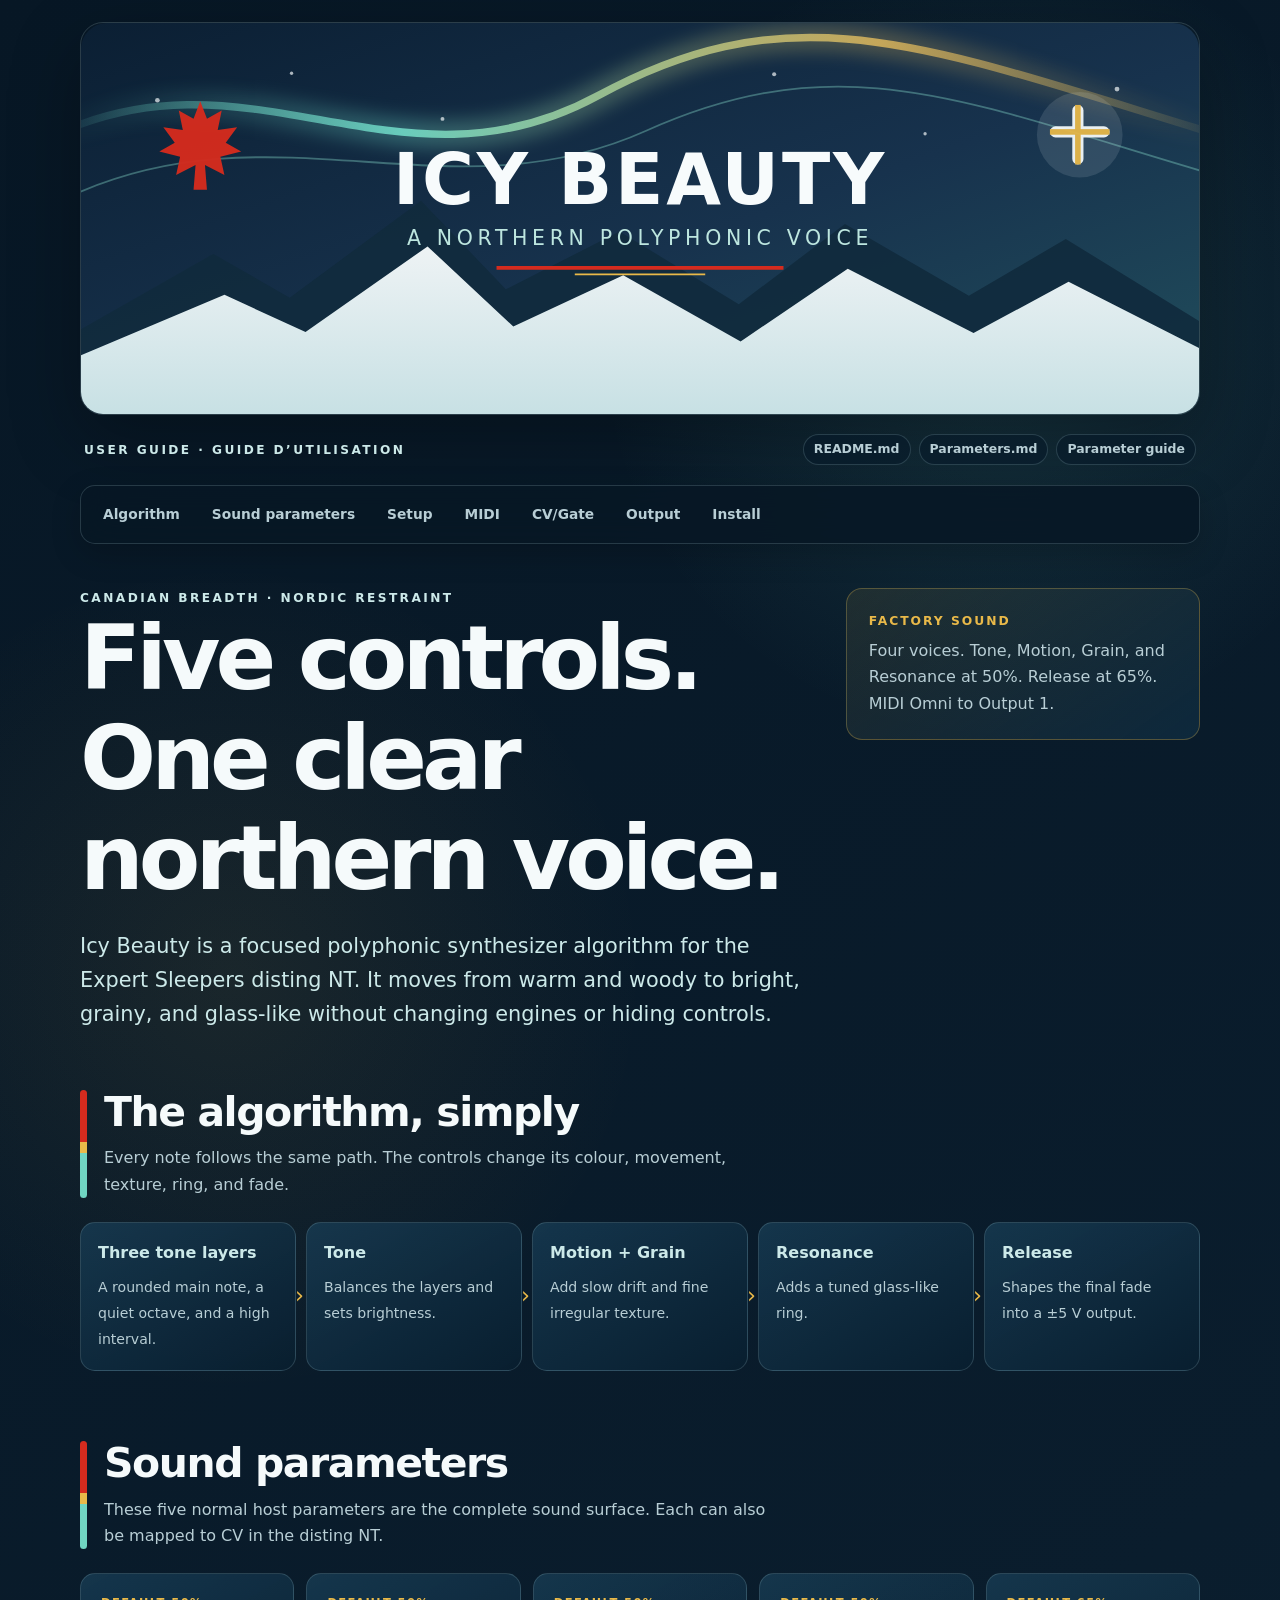
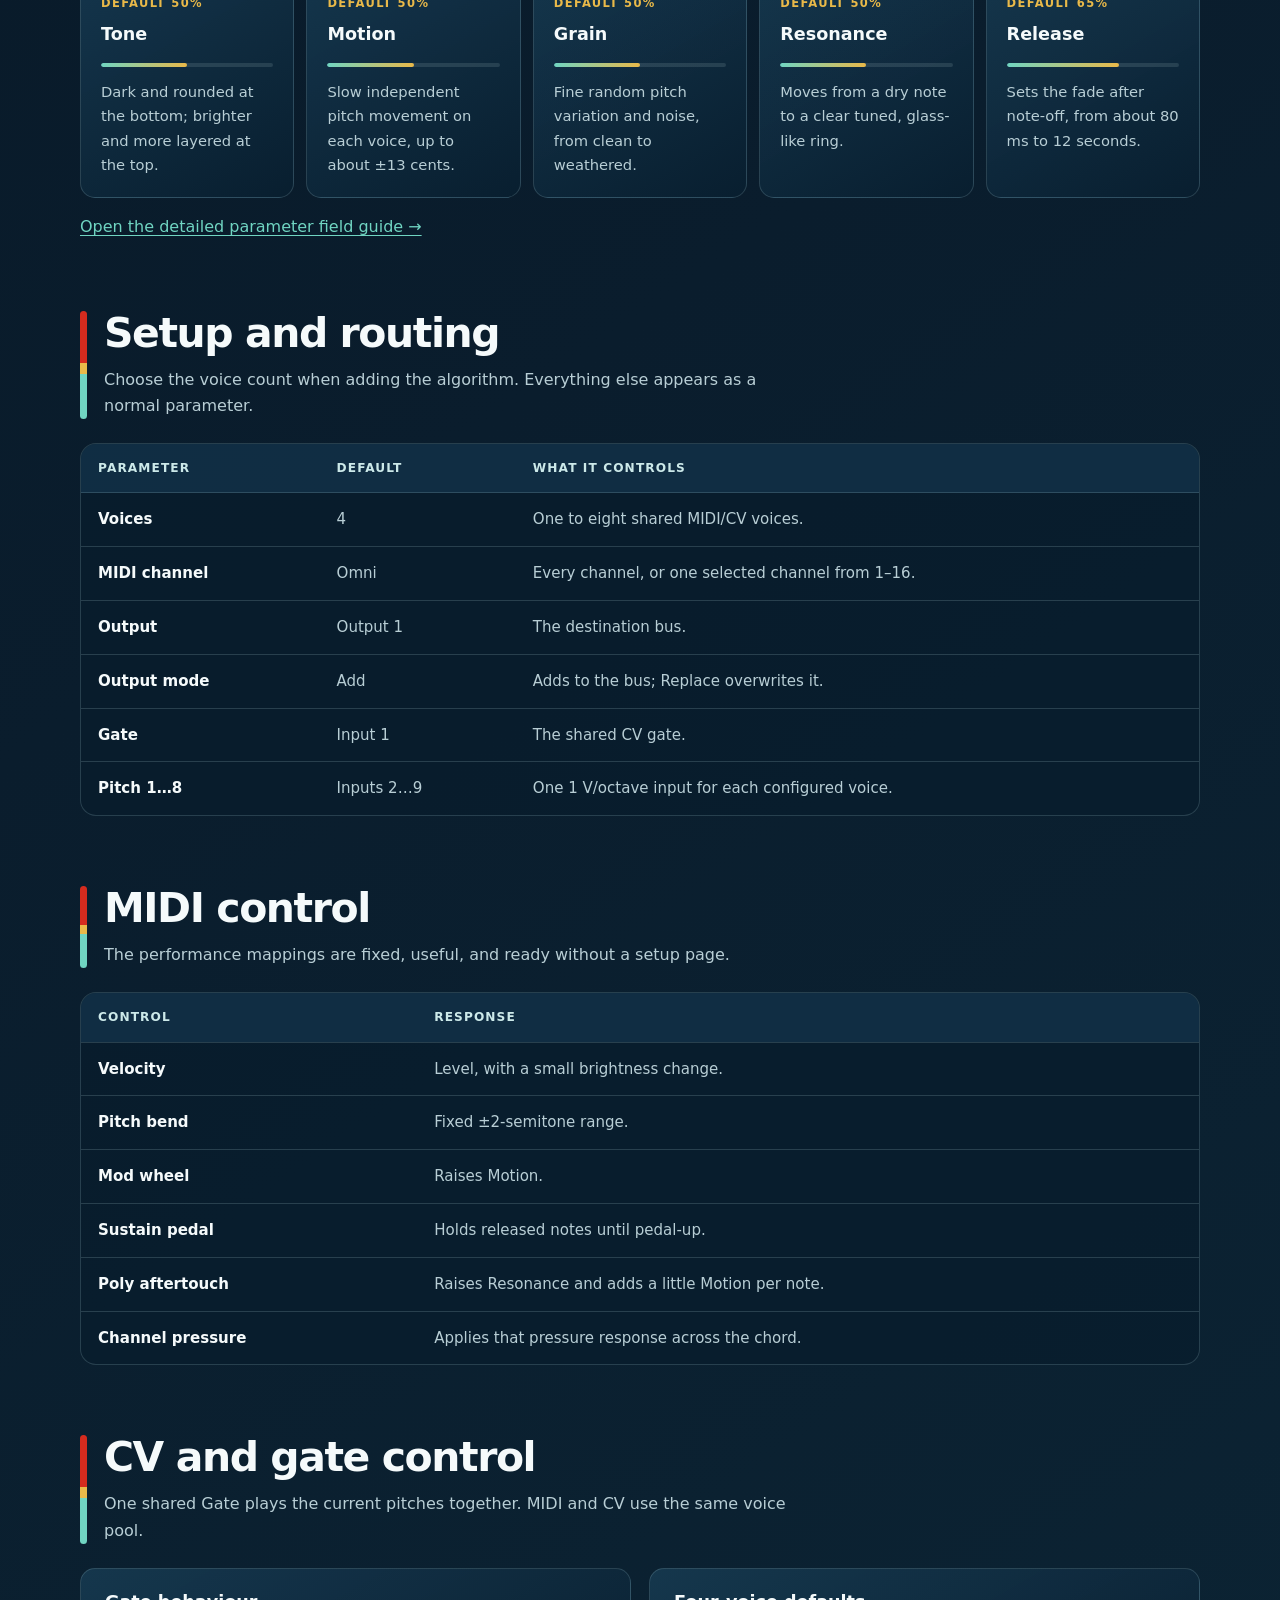
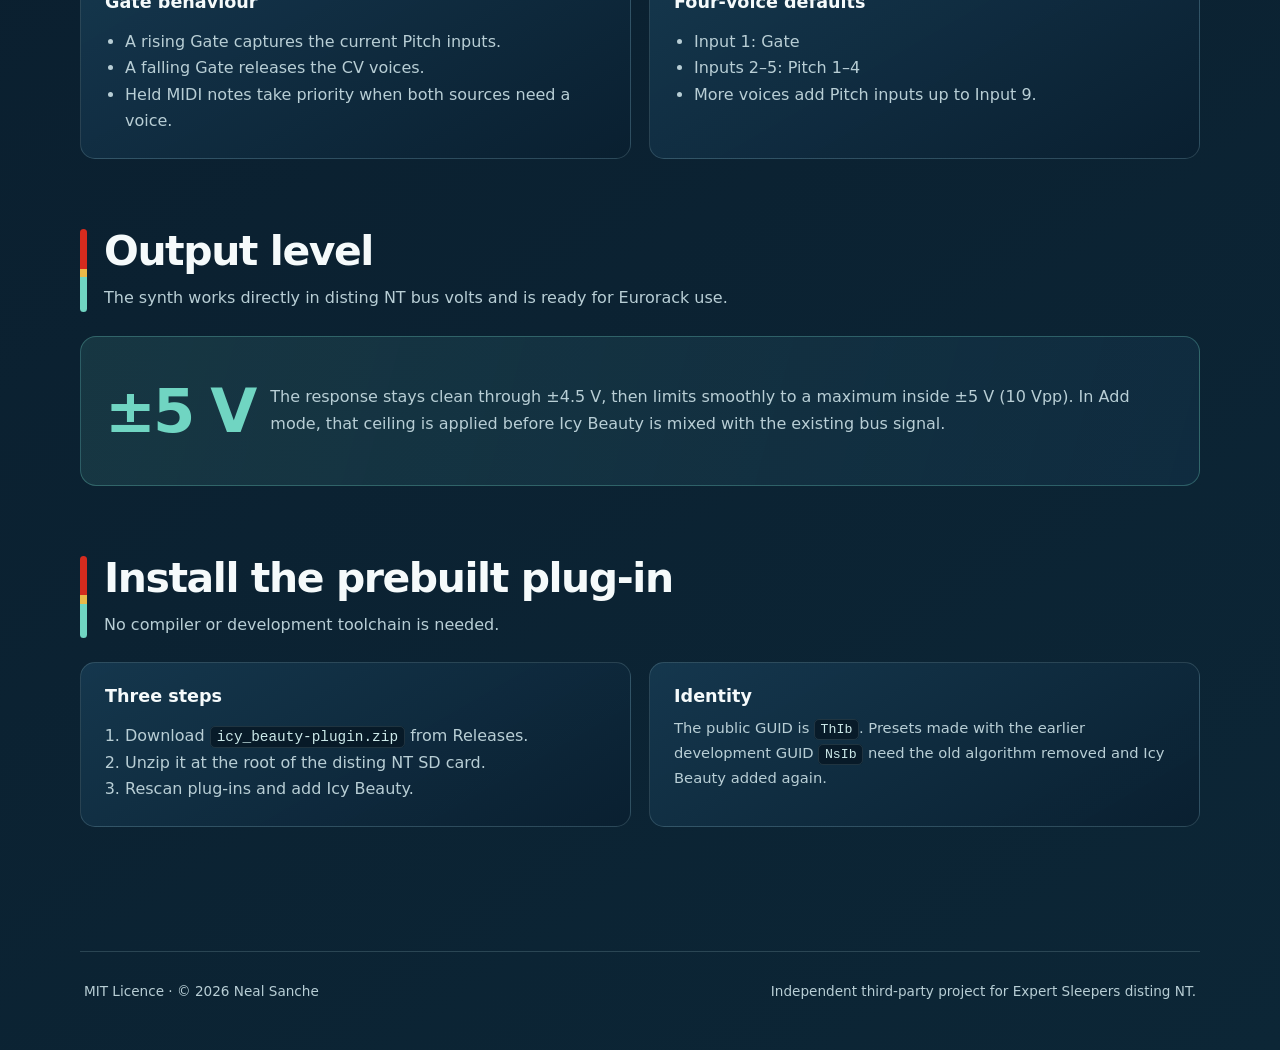
==== docs/index.html @ c05002e7 "prepare Icy Beauty v0.5.0 release" ====
<!doctype html>
<html lang="en">
  <head>
    <meta charset="utf-8">
    <meta name="viewport" content="width=device-width, initial-scale=1">
    <meta name="theme-color" content="#071725">
    <meta
      name="description"
      content="Icy Beauty user guide: a northern polyphonic synthesizer algorithm for Expert Sleepers disting NT."
    >
    <title>Icy Beauty — User Guide</title>
    <link rel="stylesheet" href="manual.css">
  </head>
  <body>
    <header class="site-header">
      <img
        class="hero-art"
        src="icy-beauty-header.svg"
        alt="Icy Beauty, a northern polyphonic voice"
      >
      <div class="topline">
        <p class="eyebrow">User guide · Guide d’utilisation</p>
        <div class="format-links" aria-label="Documentation formats">
          <a class="pill" href="../README.md">README.md</a>
          <a class="pill" href="PARAMETERS.md">Parameters.md</a>
          <a class="pill" href="parameters.html">Parameter guide</a>
        </div>
      </div>
      <nav class="main-nav" aria-label="Manual sections">
        <a href="#algorithm">Algorithm</a>
        <a href="#sound">Sound parameters</a>
        <a href="#setup">Setup</a>
        <a href="#midi">MIDI</a>
        <a href="#cv">CV/Gate</a>
        <a href="#output">Output</a>
        <a href="#install">Install</a>
      </nav>
    </header>

    <main>
      <section class="intro" aria-labelledby="page-title">
        <div>
          <p class="eyebrow">Canadian breadth · Nordic restraint</p>
          <h1 id="page-title">Five controls. One clear northern voice.</h1>
          <p class="lede">
            Icy Beauty is a focused polyphonic synthesizer algorithm for the
            Expert Sleepers disting NT. It moves from warm and woody to bright,
            grainy, and glass-like without changing engines or hiding controls.
          </p>
        </div>
        <aside class="note">
          <strong>Factory sound</strong>
          <p>
            Four voices. Tone, Motion, Grain, and Resonance at 50%. Release at
            65%. MIDI Omni to Output 1.
          </p>
        </aside>
      </section>

      <section class="section" id="algorithm">
        <div class="section-heading">
          <div>
            <h2>The algorithm, simply</h2>
            <p>
              Every note follows the same path. The controls change its colour,
              movement, texture, ring, and fade.
            </p>
          </div>
        </div>
        <div class="signal-flow" aria-label="Icy Beauty signal flow">
          <div class="signal-step">
            <b>Three tone layers</b>
            <span>A rounded main note, a quiet octave, and a high interval.</span>
          </div>
          <div class="signal-step">
            <b>Tone</b>
            <span>Balances the layers and sets brightness.</span>
          </div>
          <div class="signal-step">
            <b>Motion + Grain</b>
            <span>Add slow drift and fine irregular texture.</span>
          </div>
          <div class="signal-step">
            <b>Resonance</b>
            <span>Adds a tuned glass-like ring.</span>
          </div>
          <div class="signal-step">
            <b>Release</b>
            <span>Shapes the final fade into a ±5 V output.</span>
          </div>
        </div>
      </section>

      <section class="section" id="sound">
        <div class="section-heading">
          <div>
            <h2>Sound parameters</h2>
            <p>
              These five normal host parameters are the complete sound surface.
              Each can also be mapped to CV in the disting NT.
            </p>
          </div>
        </div>
        <div class="card-grid">
          <article class="card">
            <span class="value">Default 50%</span>
            <h3>Tone</h3>
            <div class="range" style="--fill: 50%"></div>
            <p>Dark and rounded at the bottom; brighter and more layered at the top.</p>
          </article>
          <article class="card">
            <span class="value">Default 50%</span>
            <h3>Motion</h3>
            <div class="range" style="--fill: 50%"></div>
            <p>Slow independent pitch movement on each voice, up to about ±13 cents.</p>
          </article>
          <article class="card">
            <span class="value">Default 50%</span>
            <h3>Grain</h3>
            <div class="range" style="--fill: 50%"></div>
            <p>Fine random pitch variation and noise, from clean to weathered.</p>
          </article>
          <article class="card">
            <span class="value">Default 50%</span>
            <h3>Resonance</h3>
            <div class="range" style="--fill: 50%"></div>
            <p>Moves from a dry note to a clear tuned, glass-like ring.</p>
          </article>
          <article class="card">
            <span class="value">Default 65%</span>
            <h3>Release</h3>
            <div class="range" style="--fill: 65%"></div>
            <p>Sets the fade after note-off, from about 80 ms to 12 seconds.</p>
          </article>
        </div>
        <p>
          <a href="parameters.html">Open the detailed parameter field guide →</a>
        </p>
      </section>

      <section class="section" id="setup">
        <div class="section-heading">
          <div>
            <h2>Setup and routing</h2>
            <p>
              Choose the voice count when adding the algorithm. Everything else
              appears as a normal parameter.
            </p>
          </div>
        </div>
        <div class="table-wrap">
          <table>
            <thead>
              <tr>
                <th>Parameter</th>
                <th>Default</th>
                <th>What it controls</th>
              </tr>
            </thead>
            <tbody>
              <tr>
                <td>Voices</td>
                <td>4</td>
                <td>One to eight shared MIDI/CV voices.</td>
              </tr>
              <tr>
                <td>MIDI channel</td>
                <td>Omni</td>
                <td>Every channel, or one selected channel from 1–16.</td>
              </tr>
              <tr>
                <td>Output</td>
                <td>Output 1</td>
                <td>The destination bus.</td>
              </tr>
              <tr>
                <td>Output mode</td>
                <td>Add</td>
                <td>Adds to the bus; Replace overwrites it.</td>
              </tr>
              <tr>
                <td>Gate</td>
                <td>Input 1</td>
                <td>The shared CV gate.</td>
              </tr>
              <tr>
                <td>Pitch 1…8</td>
                <td>Inputs 2…9</td>
                <td>One 1 V/octave input for each configured voice.</td>
              </tr>
            </tbody>
          </table>
        </div>
      </section>

      <section class="section" id="midi">
        <div class="section-heading">
          <div>
            <h2>MIDI control</h2>
            <p>
              The performance mappings are fixed, useful, and ready without a
              setup page.
            </p>
          </div>
        </div>
        <div class="table-wrap">
          <table>
            <thead>
              <tr>
                <th>Control</th>
                <th>Response</th>
              </tr>
            </thead>
            <tbody>
              <tr><td>Velocity</td><td>Level, with a small brightness change.</td></tr>
              <tr><td>Pitch bend</td><td>Fixed ±2-semitone range.</td></tr>
              <tr><td>Mod wheel</td><td>Raises Motion.</td></tr>
              <tr><td>Sustain pedal</td><td>Holds released notes until pedal-up.</td></tr>
              <tr><td>Poly aftertouch</td><td>Raises Resonance and adds a little Motion per note.</td></tr>
              <tr><td>Channel pressure</td><td>Applies that pressure response across the chord.</td></tr>
            </tbody>
          </table>
        </div>
      </section>

      <section class="section" id="cv">
        <div class="section-heading">
          <div>
            <h2>CV and gate control</h2>
            <p>
              One shared Gate plays the current pitches together. MIDI and CV
              use the same voice pool.
            </p>
          </div>
        </div>
        <div class="two-column">
          <article class="card">
            <h3>Gate behaviour</h3>
            <ul>
              <li>A rising Gate captures the current Pitch inputs.</li>
              <li>A falling Gate releases the CV voices.</li>
              <li>Held MIDI notes take priority when both sources need a voice.</li>
            </ul>
          </article>
          <article class="card">
            <h3>Four-voice defaults</h3>
            <ul>
              <li>Input 1: Gate</li>
              <li>Inputs 2–5: Pitch 1–4</li>
              <li>More voices add Pitch inputs up to Input 9.</li>
            </ul>
          </article>
        </div>
      </section>

      <section class="section" id="output">
        <div class="section-heading">
          <div>
            <h2>Output level</h2>
            <p>
              The synth works directly in disting NT bus volts and is ready for
              Eurorack use.
            </p>
          </div>
        </div>
        <div class="callout">
          <div class="volts">±5 V</div>
          <p>
            The response stays clean through ±4.5 V, then limits smoothly to a
            maximum inside ±5 V (10 Vpp). In Add mode, that ceiling is applied
            before Icy Beauty is mixed with the existing bus signal.
          </p>
        </div>
      </section>

      <section class="section" id="install">
        <div class="section-heading">
          <div>
            <h2>Install the prebuilt plug-in</h2>
            <p>No compiler or development toolchain is needed.</p>
          </div>
        </div>
        <div class="two-column">
          <article class="card">
            <h3>Three steps</h3>
            <ol>
              <li>Download <code>icy_beauty-plugin.zip</code> from Releases.</li>
              <li>Unzip it at the root of the disting NT SD card.</li>
              <li>Rescan plug-ins and add Icy Beauty.</li>
            </ol>
          </article>
          <article class="card">
            <h3>Identity</h3>
            <p>
              The public GUID is <code>ThIb</code>. Presets made with the
              earlier development GUID <code>NsIb</code> need the old algorithm
              removed and Icy Beauty added again.
            </p>
          </article>
        </div>
      </section>
    </main>

    <footer class="site-footer">
      <p>MIT Licence · © 2026 Neal Sanche</p>
      <p>Independent third-party project for Expert Sleepers disting NT.</p>
    </footer>
  </body>
</html>
---- docs/manual.css ----
:root {
  color-scheme: dark;
  --ink: #f5fafb;
  --muted: #b8ced5;
  --night: #071725;
  --navy: #0c2237;
  --blue: #173b56;
  --ice: #cce9e9;
  --aurora: #70d5c2;
  --gold: #e9b949;
  --canada: #d52b1e;
  --line: rgba(184, 222, 224, 0.18);
  --panel: rgba(15, 45, 66, 0.76);
  --shadow: 0 24px 70px rgba(0, 0, 0, 0.28);
  font-family:
    Inter, ui-sans-serif, system-ui, -apple-system, BlinkMacSystemFont, "Segoe UI",
    sans-serif;
}

* {
  box-sizing: border-box;
}

html {
  scroll-behavior: smooth;
}

body {
  min-width: 280px;
  margin: 0;
  color: var(--ink);
  background:
    radial-gradient(circle at 78% 8%, rgba(112, 213, 194, 0.13), transparent 25rem),
    radial-gradient(circle at 18% 23%, rgba(233, 185, 73, 0.08), transparent 26rem),
    linear-gradient(145deg, var(--night), #0a1d2d 46%, #0c2636);
  line-height: 1.65;
}

a {
  color: var(--aurora);
  text-underline-offset: 0.2em;
}

a:hover {
  color: var(--ice);
}

.site-header,
main,
.site-footer {
  width: min(1120px, calc(100% - 32px));
  margin-inline: auto;
}

.site-header {
  padding-top: 22px;
}

.hero-art {
  display: block;
  width: 100%;
  height: auto;
  border: 1px solid rgba(204, 233, 233, 0.18);
  border-radius: 23px;
  box-shadow: var(--shadow);
}

.topline {
  display: flex;
  align-items: center;
  justify-content: space-between;
  gap: 20px;
  padding: 19px 4px 8px;
}

.eyebrow {
  margin: 0;
  color: var(--ice);
  font-size: 0.76rem;
  font-weight: 750;
  letter-spacing: 0.2em;
  text-transform: uppercase;
}

.format-links {
  display: flex;
  flex-wrap: wrap;
  gap: 8px;
}

.pill {
  display: inline-flex;
  align-items: center;
  min-height: 30px;
  padding: 4px 10px;
  border: 1px solid var(--line);
  border-radius: 999px;
  color: var(--muted);
  background: rgba(8, 27, 42, 0.62);
  font-size: 0.78rem;
  font-weight: 650;
  text-decoration: none;
}

.pill:hover {
  border-color: rgba(112, 213, 194, 0.55);
}

.main-nav {
  position: sticky;
  z-index: 10;
  top: 0;
  display: flex;
  flex-wrap: wrap;
  gap: 8px;
  margin: 12px 0 44px;
  padding: 10px;
  border: 1px solid var(--line);
  border-radius: 15px;
  background: rgba(7, 23, 37, 0.88);
  box-shadow: 0 10px 30px rgba(0, 0, 0, 0.18);
  backdrop-filter: blur(16px);
}

.main-nav a {
  padding: 7px 12px;
  border-radius: 9px;
  color: var(--muted);
  font-size: 0.86rem;
  font-weight: 700;
  text-decoration: none;
}

.main-nav a:hover,
.main-nav a[aria-current="page"] {
  color: var(--ink);
  background: rgba(112, 213, 194, 0.12);
}

main {
  padding-bottom: 54px;
}

.intro {
  display: grid;
  grid-template-columns: minmax(0, 1.35fr) minmax(250px, 0.65fr);
  gap: 30px;
  align-items: start;
  margin-bottom: 58px;
}

h1,
h2,
h3 {
  margin-top: 0;
  line-height: 1.12;
}

h1 {
  max-width: 13ch;
  margin-bottom: 20px;
  font-size: clamp(2.55rem, 7vw, 5.7rem);
  font-weight: 760;
  letter-spacing: -0.055em;
}

h2 {
  margin-bottom: 18px;
  font-size: clamp(1.75rem, 3.2vw, 2.7rem);
  letter-spacing: -0.035em;
}

h3 {
  margin-bottom: 9px;
  font-size: 1.1rem;
}

.lede {
  max-width: 66ch;
  margin: 0;
  color: var(--ice);
  font-size: clamp(1.06rem, 2vw, 1.3rem);
}

.note {
  padding: 22px;
  border: 1px solid rgba(233, 185, 73, 0.3);
  border-radius: 16px;
  background: linear-gradient(145deg, rgba(233, 185, 73, 0.09), rgba(15, 45, 66, 0.76));
}

.note strong {
  display: block;
  margin-bottom: 7px;
  color: var(--gold);
  font-size: 0.77rem;
  letter-spacing: 0.16em;
  text-transform: uppercase;
}

.note p {
  margin: 0;
  color: var(--muted);
}

.section {
  margin: 0 0 70px;
  scroll-margin-top: 86px;
}

.section-heading {
  display: grid;
  grid-template-columns: 7px minmax(0, 1fr);
  gap: 17px;
  align-items: stretch;
  margin-bottom: 24px;
}

.section-heading::before {
  display: block;
  border-radius: 8px;
  background: linear-gradient(var(--canada) 0 48%, var(--gold) 48% 58%, var(--aurora) 58%);
  content: "";
}

.section-heading h2,
.section-heading p {
  margin-left: 0;
}

.section-heading p {
  max-width: 67ch;
  margin-top: -8px;
  margin-bottom: 0;
  color: var(--muted);
}

.signal-flow {
  display: grid;
  grid-template-columns: repeat(5, minmax(0, 1fr));
  gap: 10px;
  margin-top: 24px;
}

.signal-step,
.card,
.recipe {
  border: 1px solid var(--line);
  border-radius: 15px;
  background: linear-gradient(150deg, rgba(24, 61, 85, 0.78), rgba(9, 31, 48, 0.82));
}

.signal-step {
  position: relative;
  min-height: 118px;
  padding: 17px;
}

.signal-step:not(:last-child)::after {
  position: absolute;
  top: 50%;
  right: -9px;
  z-index: 2;
  color: var(--gold);
  content: "›";
  font-size: 1.4rem;
  transform: translateY(-55%);
}

.signal-step b {
  display: block;
  margin-bottom: 7px;
  color: var(--ice);
}

.signal-step span {
  color: var(--muted);
  font-size: 0.88rem;
}

.card-grid {
  display: grid;
  grid-template-columns: repeat(5, minmax(0, 1fr));
  gap: 12px;
}

.card {
  padding: 20px;
}

.card .value {
  display: block;
  margin-bottom: 12px;
  color: var(--gold);
  font-size: 0.72rem;
  font-weight: 750;
  letter-spacing: 0.12em;
  text-transform: uppercase;
}

.card p {
  margin: 0;
  color: var(--muted);
  font-size: 0.92rem;
}

.range {
  height: 4px;
  margin: 18px 0 13px;
  overflow: hidden;
  border-radius: 4px;
  background: rgba(204, 233, 233, 0.13);
}

.range::after {
  display: block;
  width: var(--fill, 50%);
  height: 100%;
  border-radius: inherit;
  background: linear-gradient(90deg, var(--aurora), var(--gold));
  content: "";
}

.table-wrap {
  overflow-x: auto;
  border: 1px solid var(--line);
  border-radius: 16px;
  background: rgba(8, 29, 45, 0.68);
}

table {
  width: 100%;
  border-collapse: collapse;
  font-size: 0.94rem;
}

th,
td {
  padding: 14px 17px;
  border-bottom: 1px solid var(--line);
  text-align: left;
  vertical-align: top;
}

th {
  color: var(--ice);
  background: rgba(23, 59, 86, 0.55);
  font-size: 0.76rem;
  letter-spacing: 0.09em;
  text-transform: uppercase;
}

tr:last-child td {
  border-bottom: 0;
}

td:first-child {
  color: var(--ink);
  font-weight: 700;
}

td {
  color: var(--muted);
}

.two-column {
  display: grid;
  grid-template-columns: repeat(2, minmax(0, 1fr));
  gap: 18px;
}

.two-column .card {
  padding: 24px;
}

.two-column ul,
.two-column ol {
  margin-bottom: 0;
  padding-left: 1.25rem;
  color: var(--muted);
}

code {
  padding: 0.14em 0.42em;
  border: 1px solid rgba(204, 233, 233, 0.12);
  border-radius: 5px;
  color: var(--ice);
  background: rgba(5, 19, 31, 0.7);
  font-family: ui-monospace, SFMono-Regular, Menlo, Consolas, monospace;
  font-size: 0.9em;
}

.callout {
  display: grid;
  grid-template-columns: auto 1fr;
  gap: 16px;
  align-items: center;
  padding: 24px;
  border: 1px solid rgba(112, 213, 194, 0.3);
  border-radius: 16px;
  background: linear-gradient(105deg, rgba(112, 213, 194, 0.12), rgba(23, 59, 86, 0.34));
}

.volts {
  color: var(--aurora);
  font-size: clamp(2rem, 5vw, 3.8rem);
  font-weight: 800;
  letter-spacing: -0.05em;
  white-space: nowrap;
}

.callout p {
  margin: 0;
  color: var(--muted);
}

.parameter {
  display: grid;
  grid-template-columns: minmax(140px, 0.3fr) minmax(0, 0.7fr);
  gap: 30px;
  padding: 30px 0;
  border-top: 1px solid var(--line);
  scroll-margin-top: 88px;
}

.parameter:first-of-type {
  border-top: 0;
}

.parameter-label p {
  margin: 0;
  color: var(--gold);
  font-size: 0.8rem;
  font-weight: 720;
  letter-spacing: 0.12em;
  text-transform: uppercase;
}

.parameter-copy > :first-child {
  margin-top: 0;
}

.parameter-copy p,
.parameter-copy li {
  color: var(--muted);
}

.recipes {
  display: grid;
  grid-template-columns: repeat(2, minmax(0, 1fr));
  gap: 14px;
}

.recipe {
  padding: 22px;
}

.recipe h3 {
  color: var(--ice);
}

.recipe p {
  margin: 0;
  color: var(--muted);
}

.settings {
  display: flex;
  flex-wrap: wrap;
  gap: 6px;
  margin: 15px 0 10px;
}

.settings span {
  padding: 4px 8px;
  border-radius: 6px;
  color: var(--ice);
  background: rgba(112, 213, 194, 0.09);
  font-size: 0.75rem;
  font-weight: 650;
}

.site-footer {
  display: flex;
  justify-content: space-between;
  gap: 30px;
  padding: 28px 4px 48px;
  border-top: 1px solid var(--line);
  color: var(--muted);
  font-size: 0.85rem;
}

.site-footer p {
  margin: 0;
}

@media (max-width: 860px) {
  .intro,
  .parameter {
    grid-template-columns: 1fr;
  }

  .card-grid {
    grid-template-columns: repeat(2, minmax(0, 1fr));
  }

  .signal-flow {
    grid-template-columns: 1fr;
  }

  .signal-step {
    min-height: auto;
  }

  .signal-step:not(:last-child)::after {
    top: auto;
    right: 20px;
    bottom: -20px;
    transform: rotate(90deg);
  }
}

@media (max-width: 600px) {
  .site-header,
  main,
  .site-footer {
    width: min(100% - 20px, 1120px);
  }

  .topline,
  .site-footer {
    align-items: flex-start;
    flex-direction: column;
  }

  .main-nav {
    top: 5px;
    margin-bottom: 34px;
  }

  .main-nav a {
    padding: 6px 8px;
    font-size: 0.78rem;
  }

  .card-grid,
  .two-column,
  .recipes {
    grid-template-columns: 1fr;
  }

  h1 {
    font-size: 3rem;
  }

  th,
  td {
    padding: 12px;
  }

  .callout {
    grid-template-columns: 1fr;
  }
}

@media (prefers-reduced-motion: reduce) {
  html {
    scroll-behavior: auto;
  }
}
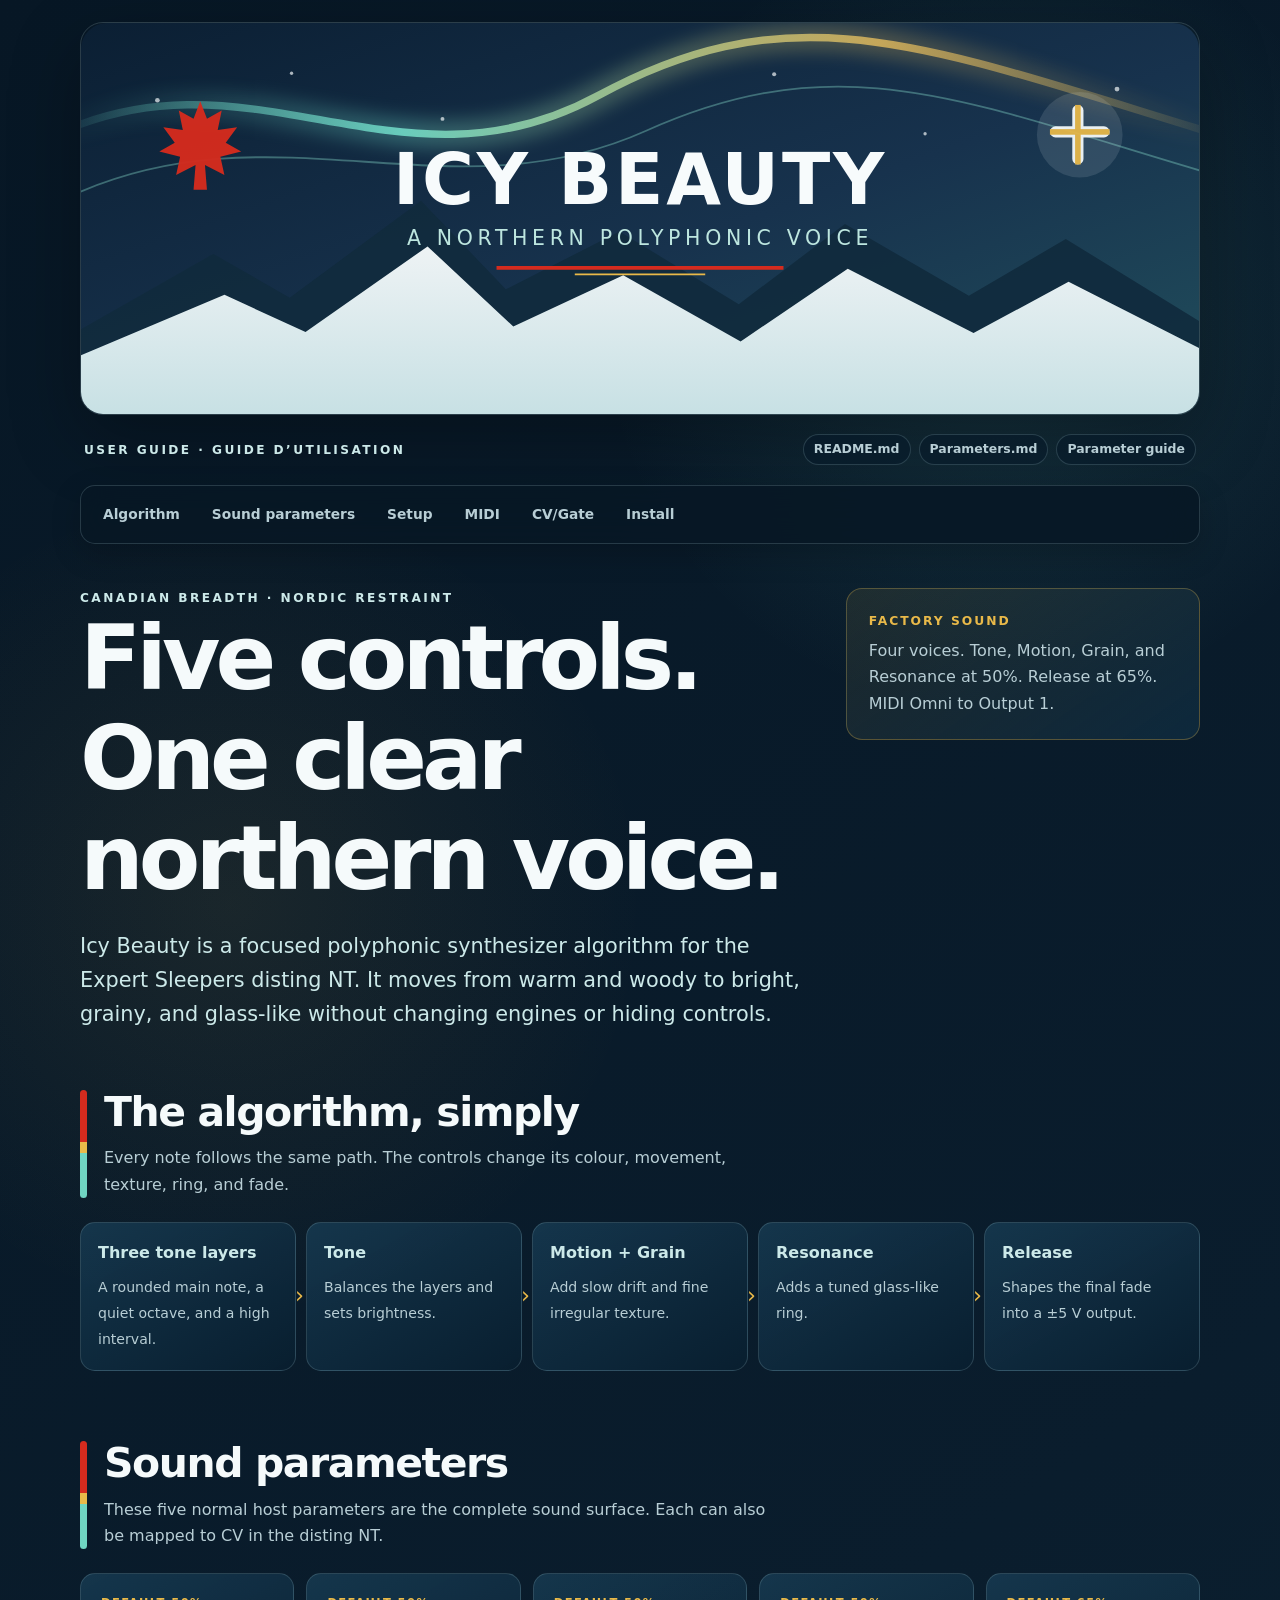
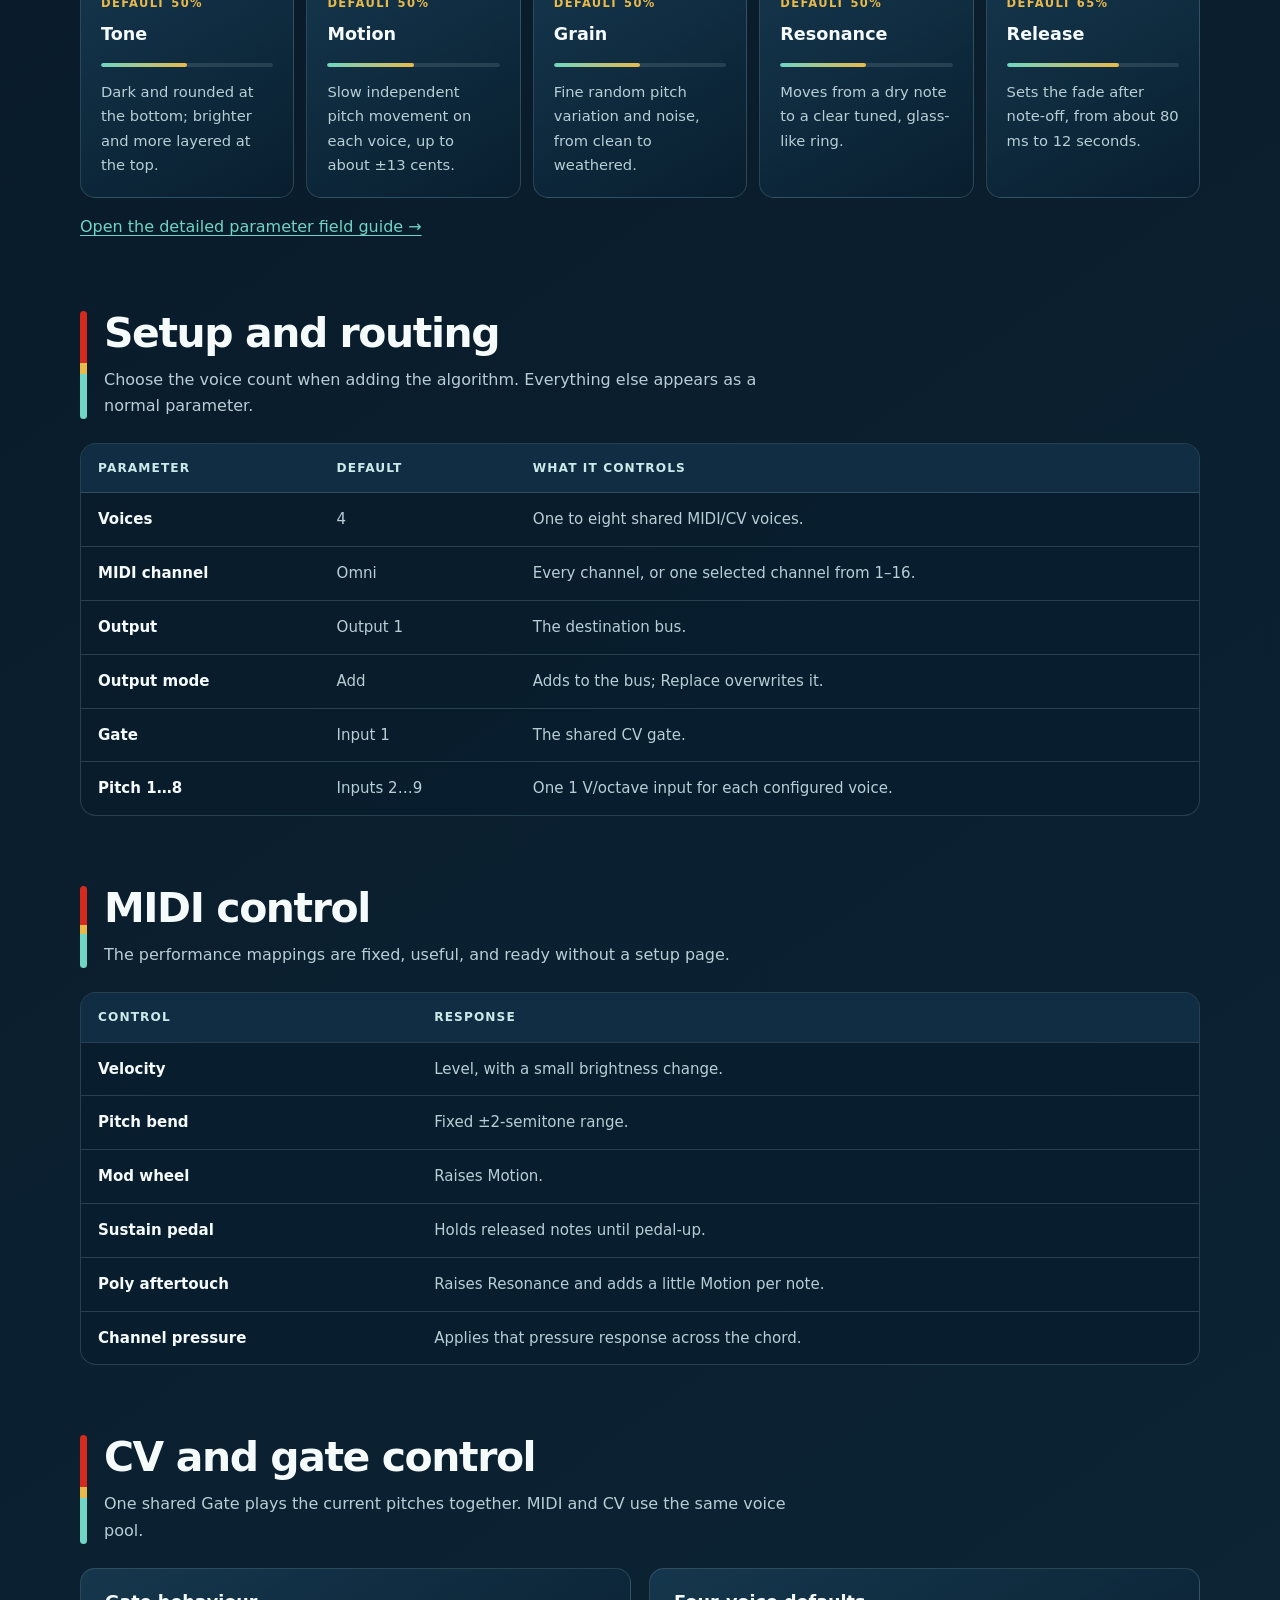
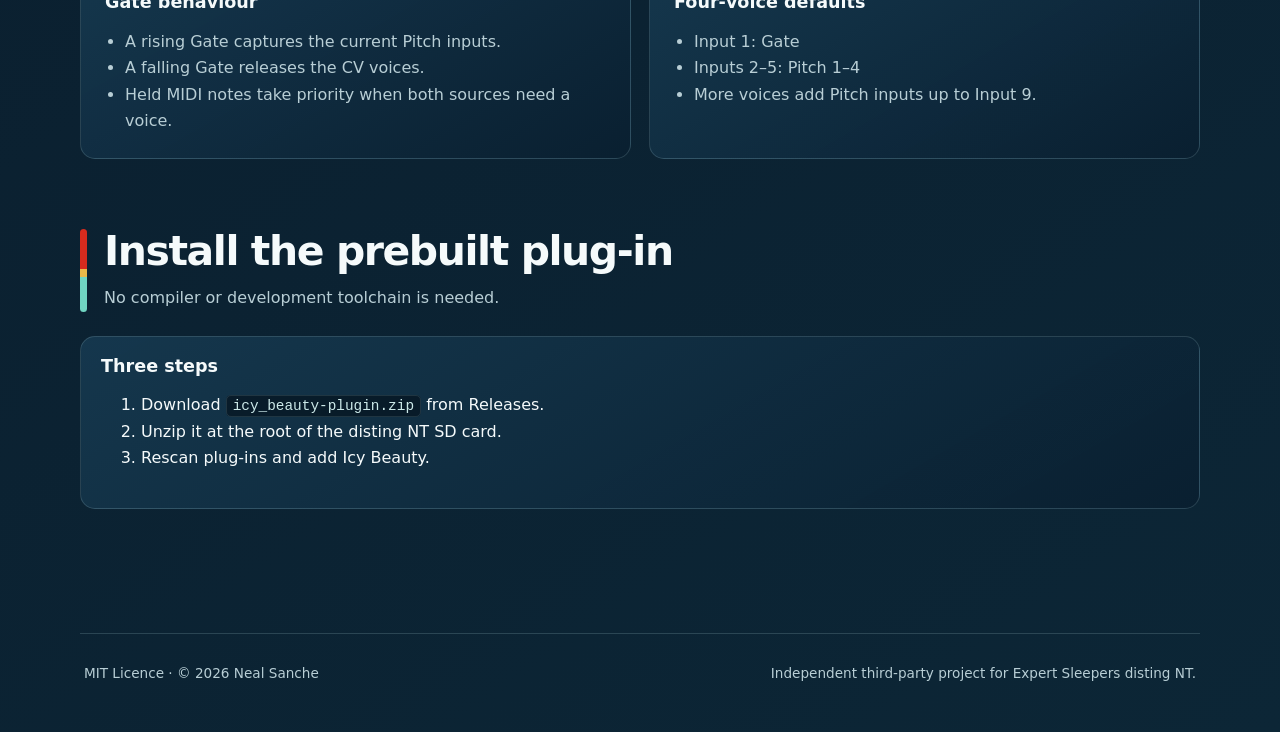
==== commit edfc50fa: "simplify public documentation" ====
--- a/docs/index.html
+++ b/docs/index.html
@@ -32,7 +32,6 @@
         <a href="#setup">Setup</a>
         <a href="#midi">MIDI</a>
         <a href="#cv">CV/Gate</a>
-        <a href="#output">Output</a>
         <a href="#install">Install</a>
       </nav>
     </header>
@@ -253,26 +252,6 @@
         </div>
       </section>
 
-      <section class="section" id="output">
-        <div class="section-heading">
-          <div>
-            <h2>Output level</h2>
-            <p>
-              The synth works directly in disting NT bus volts and is ready for
-              Eurorack use.
-            </p>
-          </div>
-        </div>
-        <div class="callout">
-          <div class="volts">±5 V</div>
-          <p>
-            The response stays clean through ±4.5 V, then limits smoothly to a
-            maximum inside ±5 V (10 Vpp). In Add mode, that ceiling is applied
-            before Icy Beauty is mixed with the existing bus signal.
-          </p>
-        </div>
-      </section>
-
       <section class="section" id="install">
         <div class="section-heading">
           <div>
@@ -280,24 +259,14 @@
             <p>No compiler or development toolchain is needed.</p>
           </div>
         </div>
-        <div class="two-column">
-          <article class="card">
-            <h3>Three steps</h3>
-            <ol>
-              <li>Download <code>icy_beauty-plugin.zip</code> from Releases.</li>
-              <li>Unzip it at the root of the disting NT SD card.</li>
-              <li>Rescan plug-ins and add Icy Beauty.</li>
-            </ol>
-          </article>
-          <article class="card">
-            <h3>Identity</h3>
-            <p>
-              The public GUID is <code>ThIb</code>. Presets made with the
-              earlier development GUID <code>NsIb</code> need the old algorithm
-              removed and Icy Beauty added again.
-            </p>
-          </article>
-        </div>
+        <article class="card">
+          <h3>Three steps</h3>
+          <ol>
+            <li>Download <code>icy_beauty-plugin.zip</code> from Releases.</li>
+            <li>Unzip it at the root of the disting NT SD card.</li>
+            <li>Rescan plug-ins and add Icy Beauty.</li>
+          </ol>
+        </article>
       </section>
     </main>
 
--- a/docs/manual.css
+++ b/docs/manual.css
@@ -390,30 +390,6 @@
   font-size: 0.9em;
 }
 
-.callout {
-  display: grid;
-  grid-template-columns: auto 1fr;
-  gap: 16px;
-  align-items: center;
-  padding: 24px;
-  border: 1px solid rgba(112, 213, 194, 0.3);
-  border-radius: 16px;
-  background: linear-gradient(105deg, rgba(112, 213, 194, 0.12), rgba(23, 59, 86, 0.34));
-}
-
-.volts {
-  color: var(--aurora);
-  font-size: clamp(2rem, 5vw, 3.8rem);
-  font-weight: 800;
-  letter-spacing: -0.05em;
-  white-space: nowrap;
-}
-
-.callout p {
-  margin: 0;
-  color: var(--muted);
-}
-
 .parameter {
   display: grid;
   grid-template-columns: minmax(140px, 0.3fr) minmax(0, 0.7fr);
@@ -557,10 +533,6 @@
   td {
     padding: 12px;
   }
-
-  .callout {
-    grid-template-columns: 1fr;
-  }
 }
 
 @media (prefers-reduced-motion: reduce) {
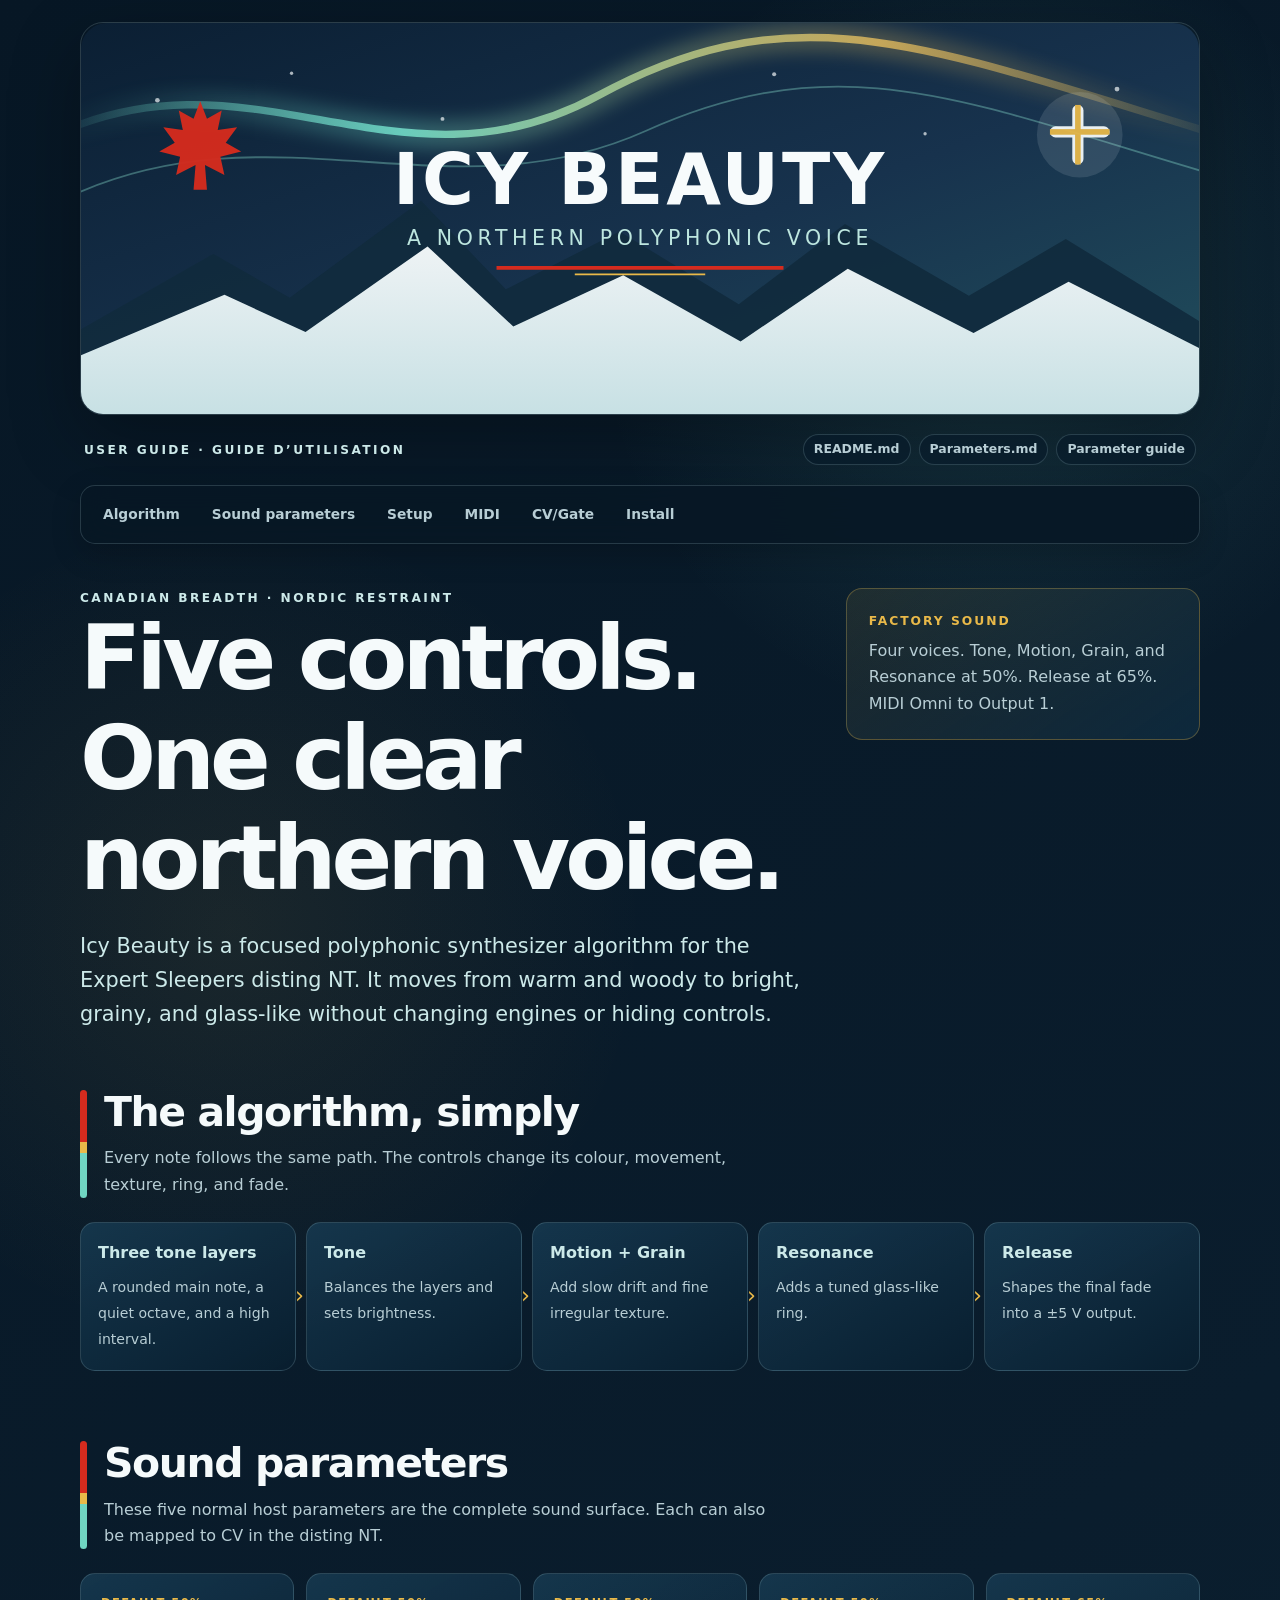
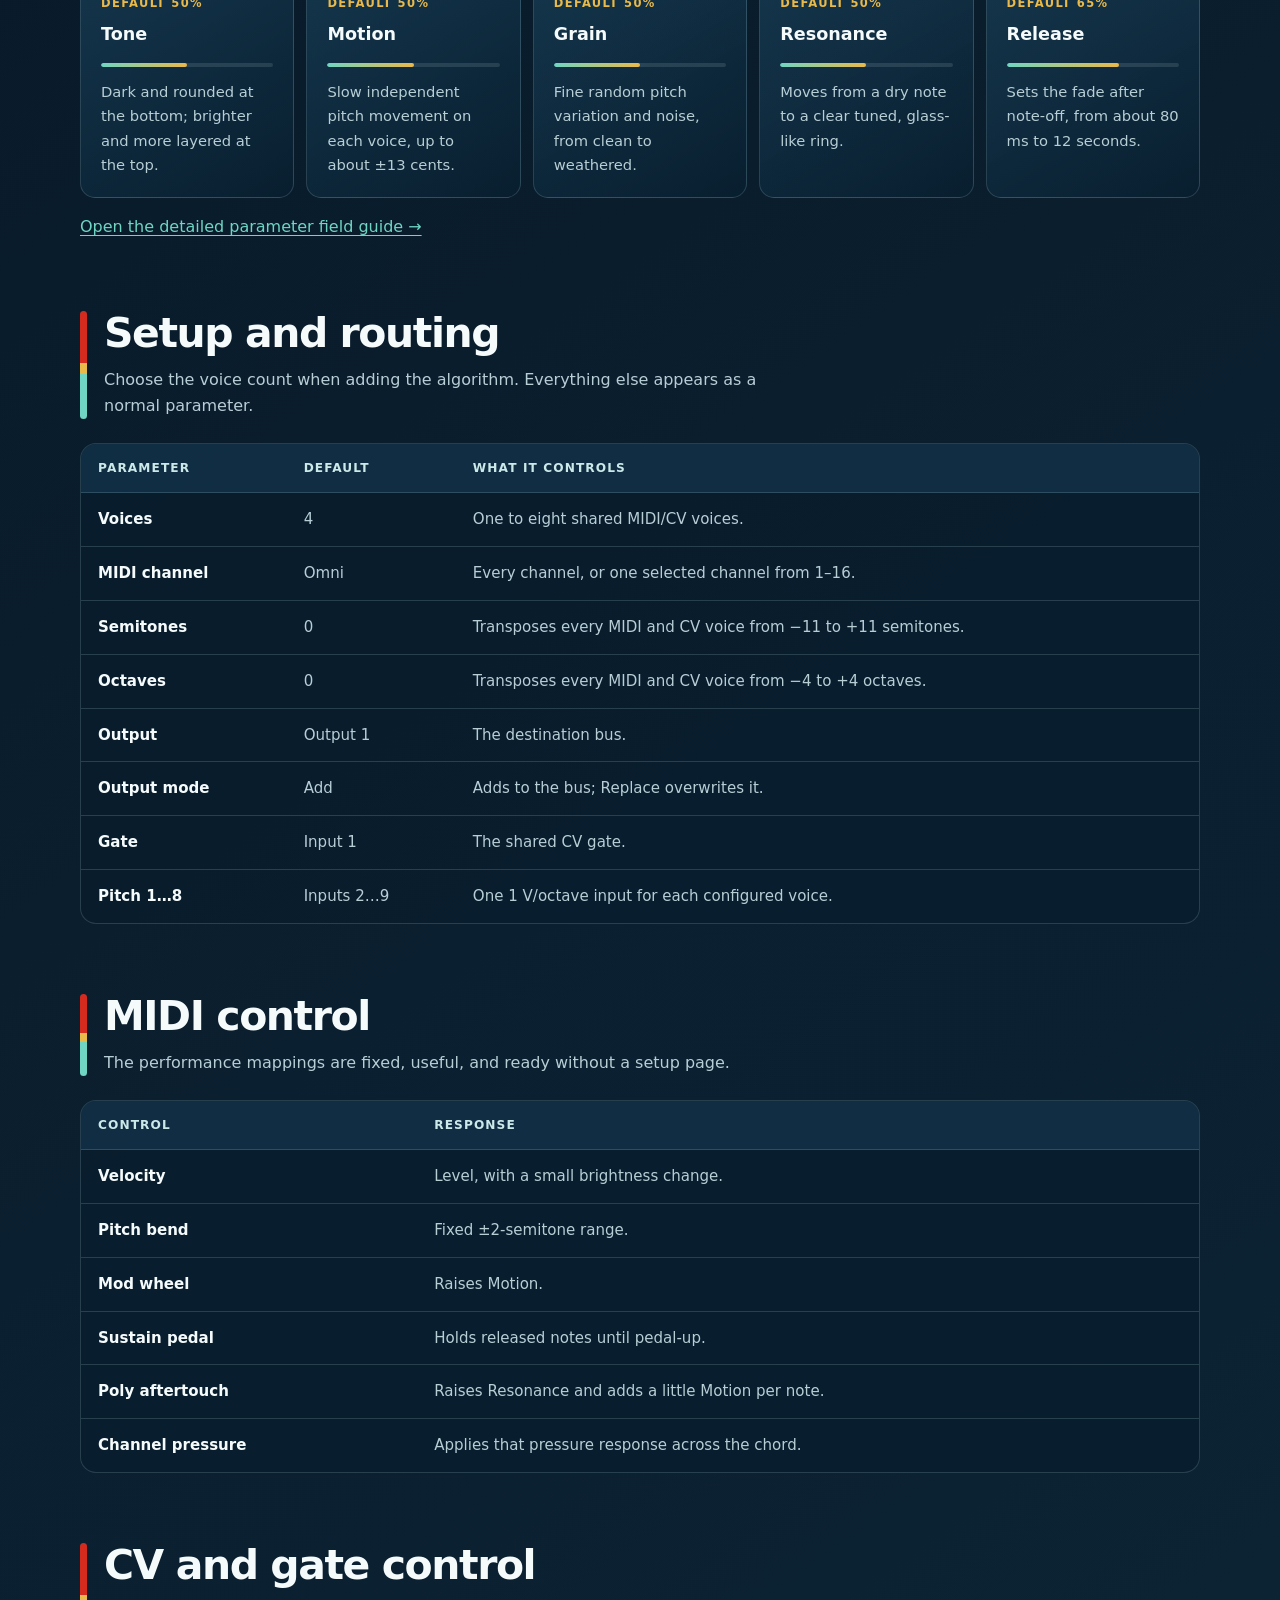
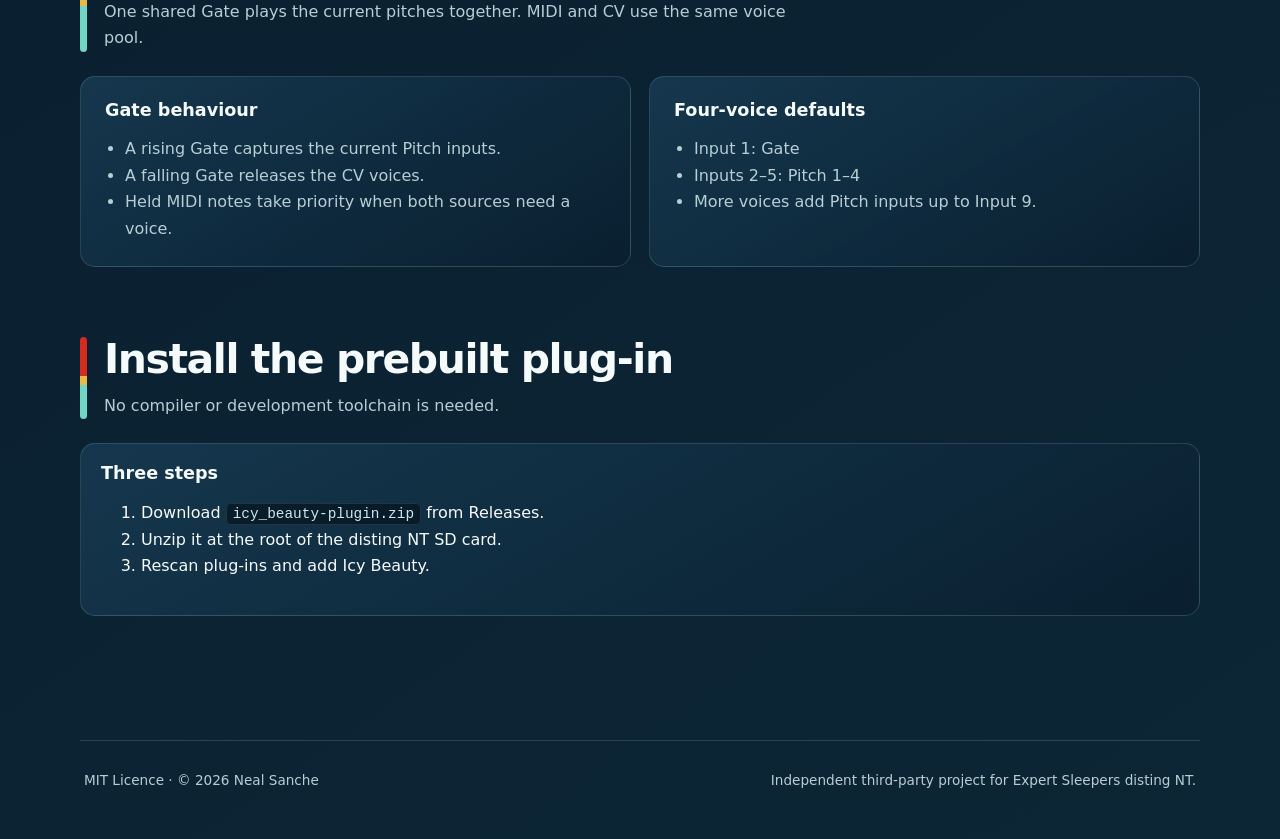
==== commit b87e931e: "feat: add global semitone and octave offsets" ====
--- a/docs/index.html
+++ b/docs/index.html
@@ -168,6 +168,16 @@
                 <td>Every channel, or one selected channel from 1–16.</td>
               </tr>
               <tr>
+                <td>Semitones</td>
+                <td>0</td>
+                <td>Transposes every MIDI and CV voice from −11 to +11 semitones.</td>
+              </tr>
+              <tr>
+                <td>Octaves</td>
+                <td>0</td>
+                <td>Transposes every MIDI and CV voice from −4 to +4 octaves.</td>
+              </tr>
+              <tr>
                 <td>Output</td>
                 <td>Output 1</td>
                 <td>The destination bus.</td>
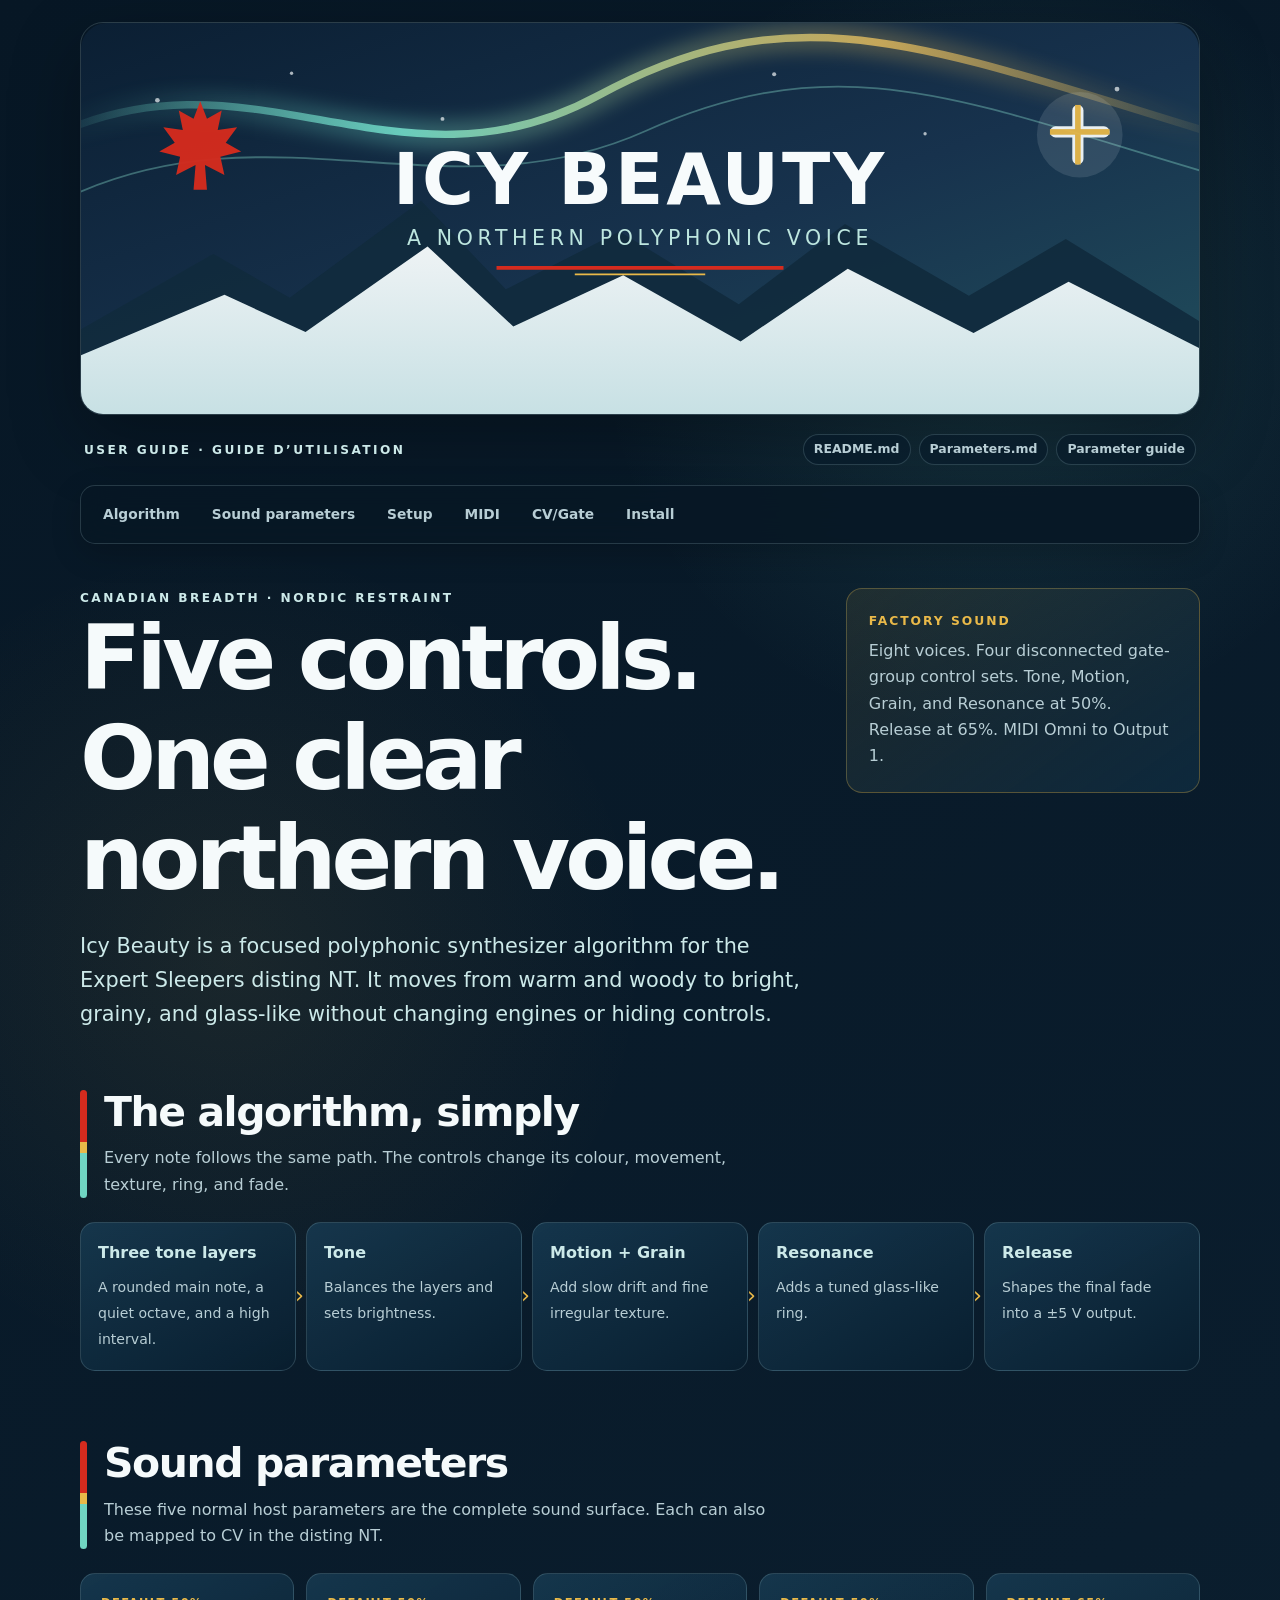
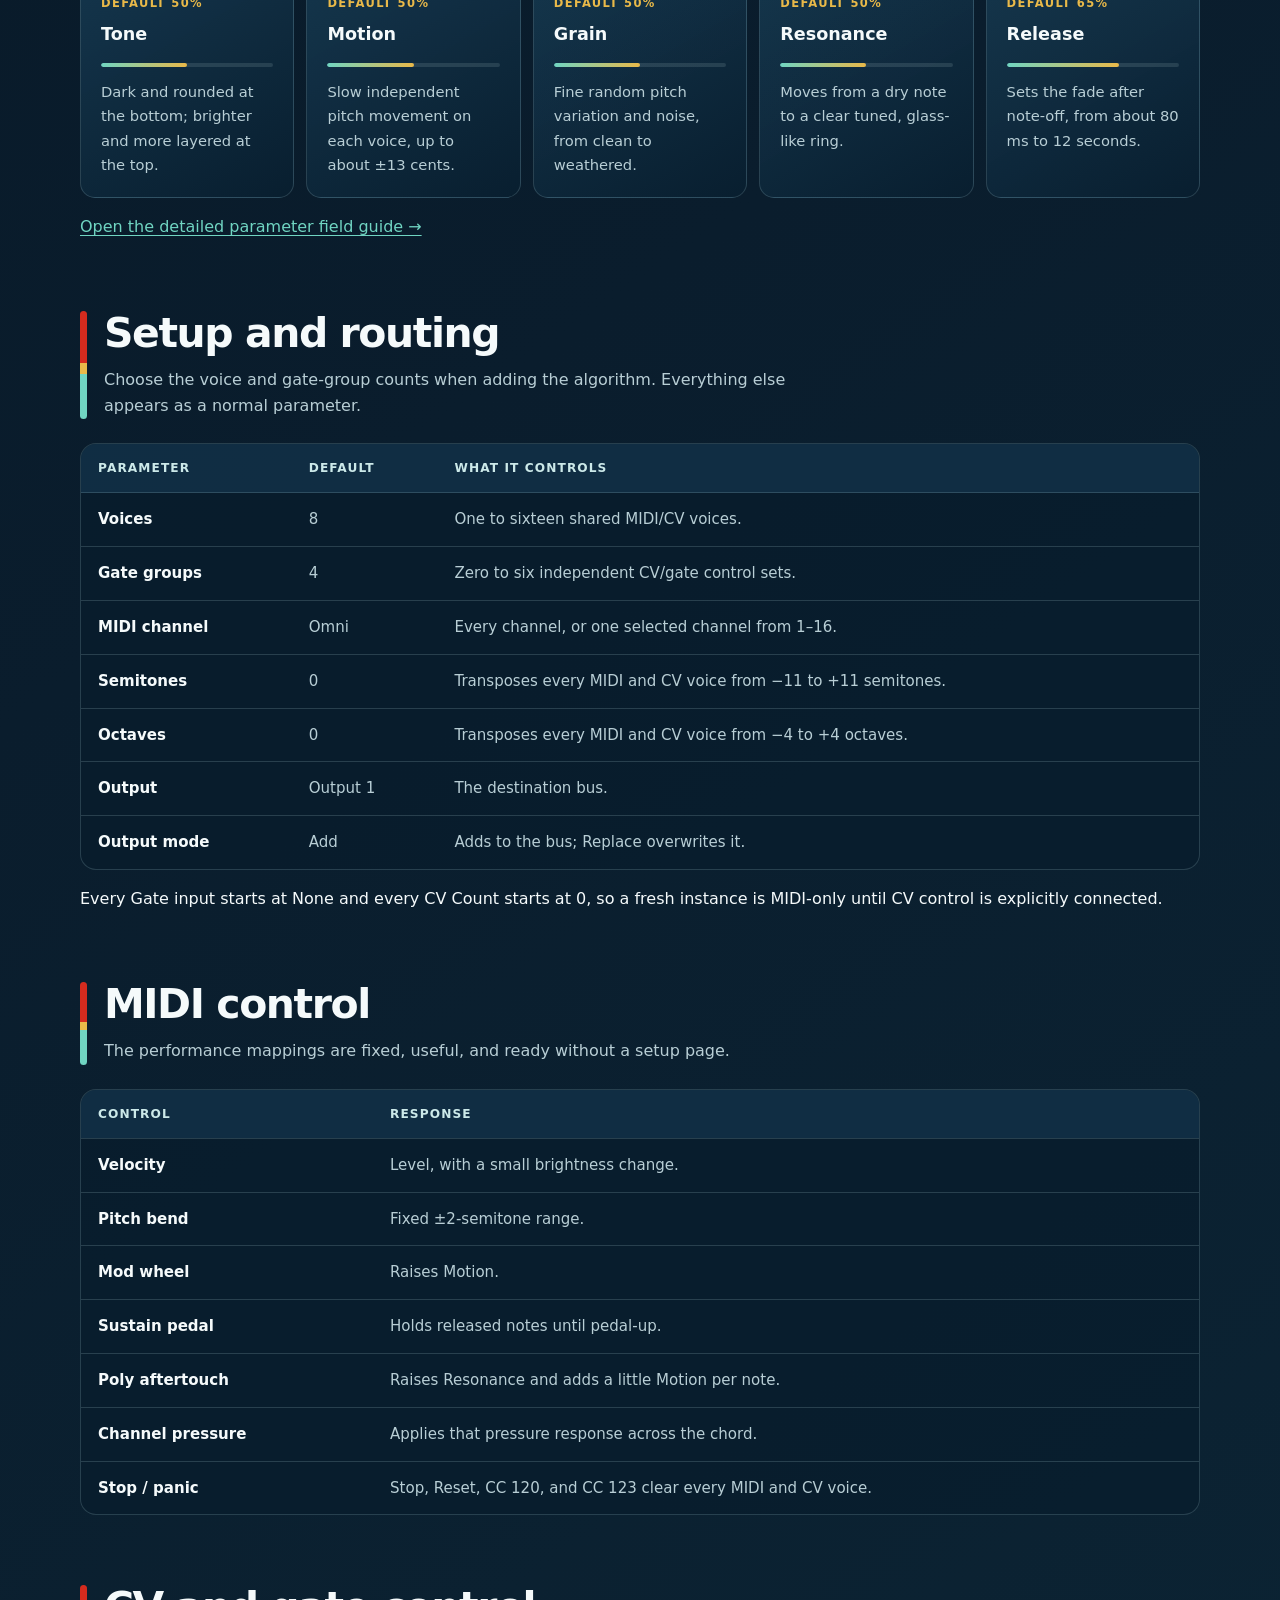
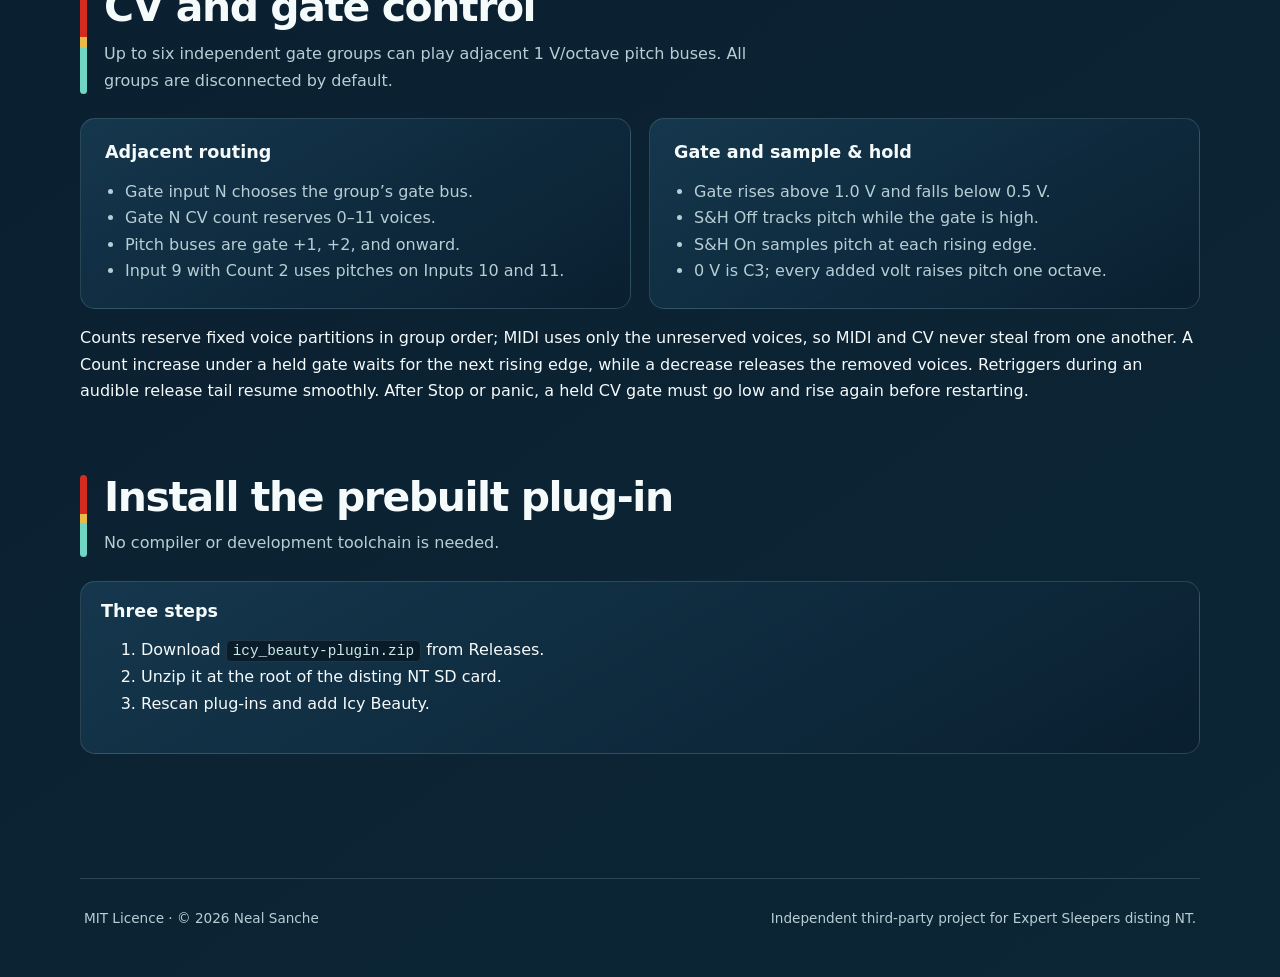
==== commit dbcad73e: "docs: update CV gate and voice guide" ====
--- a/docs/index.html
+++ b/docs/index.html
@@ -50,8 +50,9 @@
         <aside class="note">
           <strong>Factory sound</strong>
           <p>
-            Four voices. Tone, Motion, Grain, and Resonance at 50%. Release at
-            65%. MIDI Omni to Output 1.
+            Eight voices. Four disconnected gate-group control sets. Tone,
+            Motion, Grain, and Resonance at 50%. Release at 65%. MIDI Omni to
+            Output 1.
           </p>
         </aside>
       </section>
@@ -142,8 +143,8 @@
           <div>
             <h2>Setup and routing</h2>
             <p>
-              Choose the voice count when adding the algorithm. Everything else
-              appears as a normal parameter.
+              Choose the voice and gate-group counts when adding the algorithm.
+              Everything else appears as a normal parameter.
             </p>
           </div>
         </div>
@@ -159,8 +160,13 @@
             <tbody>
               <tr>
                 <td>Voices</td>
+                <td>8</td>
+                <td>One to sixteen shared MIDI/CV voices.</td>
+              </tr>
+              <tr>
+                <td>Gate groups</td>
                 <td>4</td>
-                <td>One to eight shared MIDI/CV voices.</td>
+                <td>Zero to six independent CV/gate control sets.</td>
               </tr>
               <tr>
                 <td>MIDI channel</td>
@@ -187,19 +193,13 @@
                 <td>Add</td>
                 <td>Adds to the bus; Replace overwrites it.</td>
               </tr>
-              <tr>
-                <td>Gate</td>
-                <td>Input 1</td>
-                <td>The shared CV gate.</td>
-              </tr>
-              <tr>
-                <td>Pitch 1…8</td>
-                <td>Inputs 2…9</td>
-                <td>One 1 V/octave input for each configured voice.</td>
-              </tr>
             </tbody>
           </table>
         </div>
+        <p>
+          Every Gate input starts at None and every CV Count starts at 0, so a
+          fresh instance is MIDI-only until CV control is explicitly connected.
+        </p>
       </section>
 
       <section class="section" id="midi">
@@ -227,6 +227,7 @@
               <tr><td>Sustain pedal</td><td>Holds released notes until pedal-up.</td></tr>
               <tr><td>Poly aftertouch</td><td>Raises Resonance and adds a little Motion per note.</td></tr>
               <tr><td>Channel pressure</td><td>Applies that pressure response across the chord.</td></tr>
+              <tr><td>Stop / panic</td><td>Stop, Reset, CC 120, and CC 123 clear every MIDI and CV voice.</td></tr>
             </tbody>
           </table>
         </div>
@@ -237,29 +238,39 @@
           <div>
             <h2>CV and gate control</h2>
             <p>
-              One shared Gate plays the current pitches together. MIDI and CV
-              use the same voice pool.
+              Up to six independent gate groups can play adjacent 1 V/octave
+              pitch buses. All groups are disconnected by default.
             </p>
           </div>
         </div>
         <div class="two-column">
           <article class="card">
-            <h3>Gate behaviour</h3>
+            <h3>Adjacent routing</h3>
             <ul>
-              <li>A rising Gate captures the current Pitch inputs.</li>
-              <li>A falling Gate releases the CV voices.</li>
-              <li>Held MIDI notes take priority when both sources need a voice.</li>
+              <li>Gate input N chooses the group’s gate bus.</li>
+              <li>Gate N CV count reserves 0–11 voices.</li>
+              <li>Pitch buses are gate +1, +2, and onward.</li>
+              <li>Input 9 with Count 2 uses pitches on Inputs 10 and 11.</li>
             </ul>
           </article>
           <article class="card">
-            <h3>Four-voice defaults</h3>
+            <h3>Gate and sample &amp; hold</h3>
             <ul>
-              <li>Input 1: Gate</li>
-              <li>Inputs 2–5: Pitch 1–4</li>
-              <li>More voices add Pitch inputs up to Input 9.</li>
+              <li>Gate rises above 1.0 V and falls below 0.5 V.</li>
+              <li>S&amp;H Off tracks pitch while the gate is high.</li>
+              <li>S&amp;H On samples pitch at each rising edge.</li>
+              <li>0 V is C3; every added volt raises pitch one octave.</li>
             </ul>
           </article>
         </div>
+        <p>
+          Counts reserve fixed voice partitions in group order; MIDI uses only
+          the unreserved voices, so MIDI and CV never steal from one another.
+          A Count increase under a held gate waits for the next rising edge,
+          while a decrease releases the removed voices. Retriggers during an
+          audible release tail resume smoothly. After Stop or panic, a held CV
+          gate must go low and rise again before restarting.
+        </p>
       </section>
 
       <section class="section" id="install">
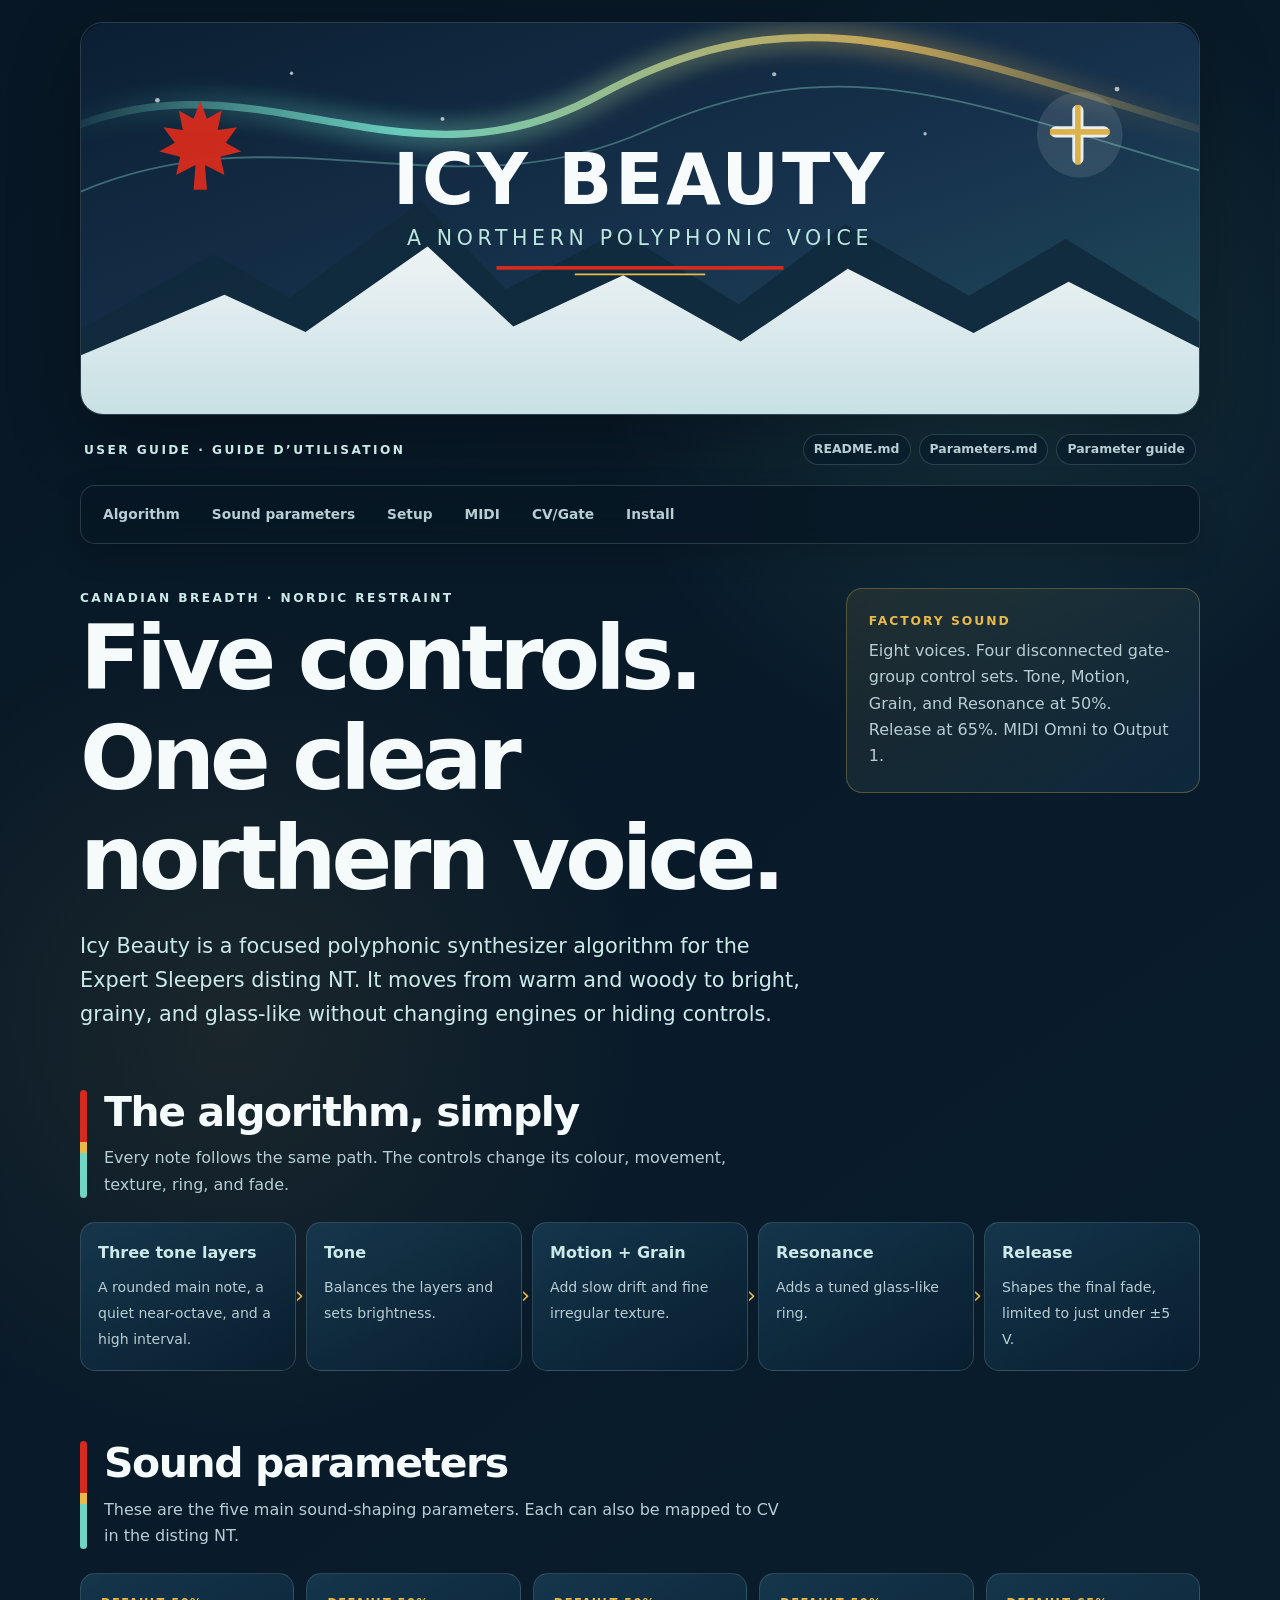
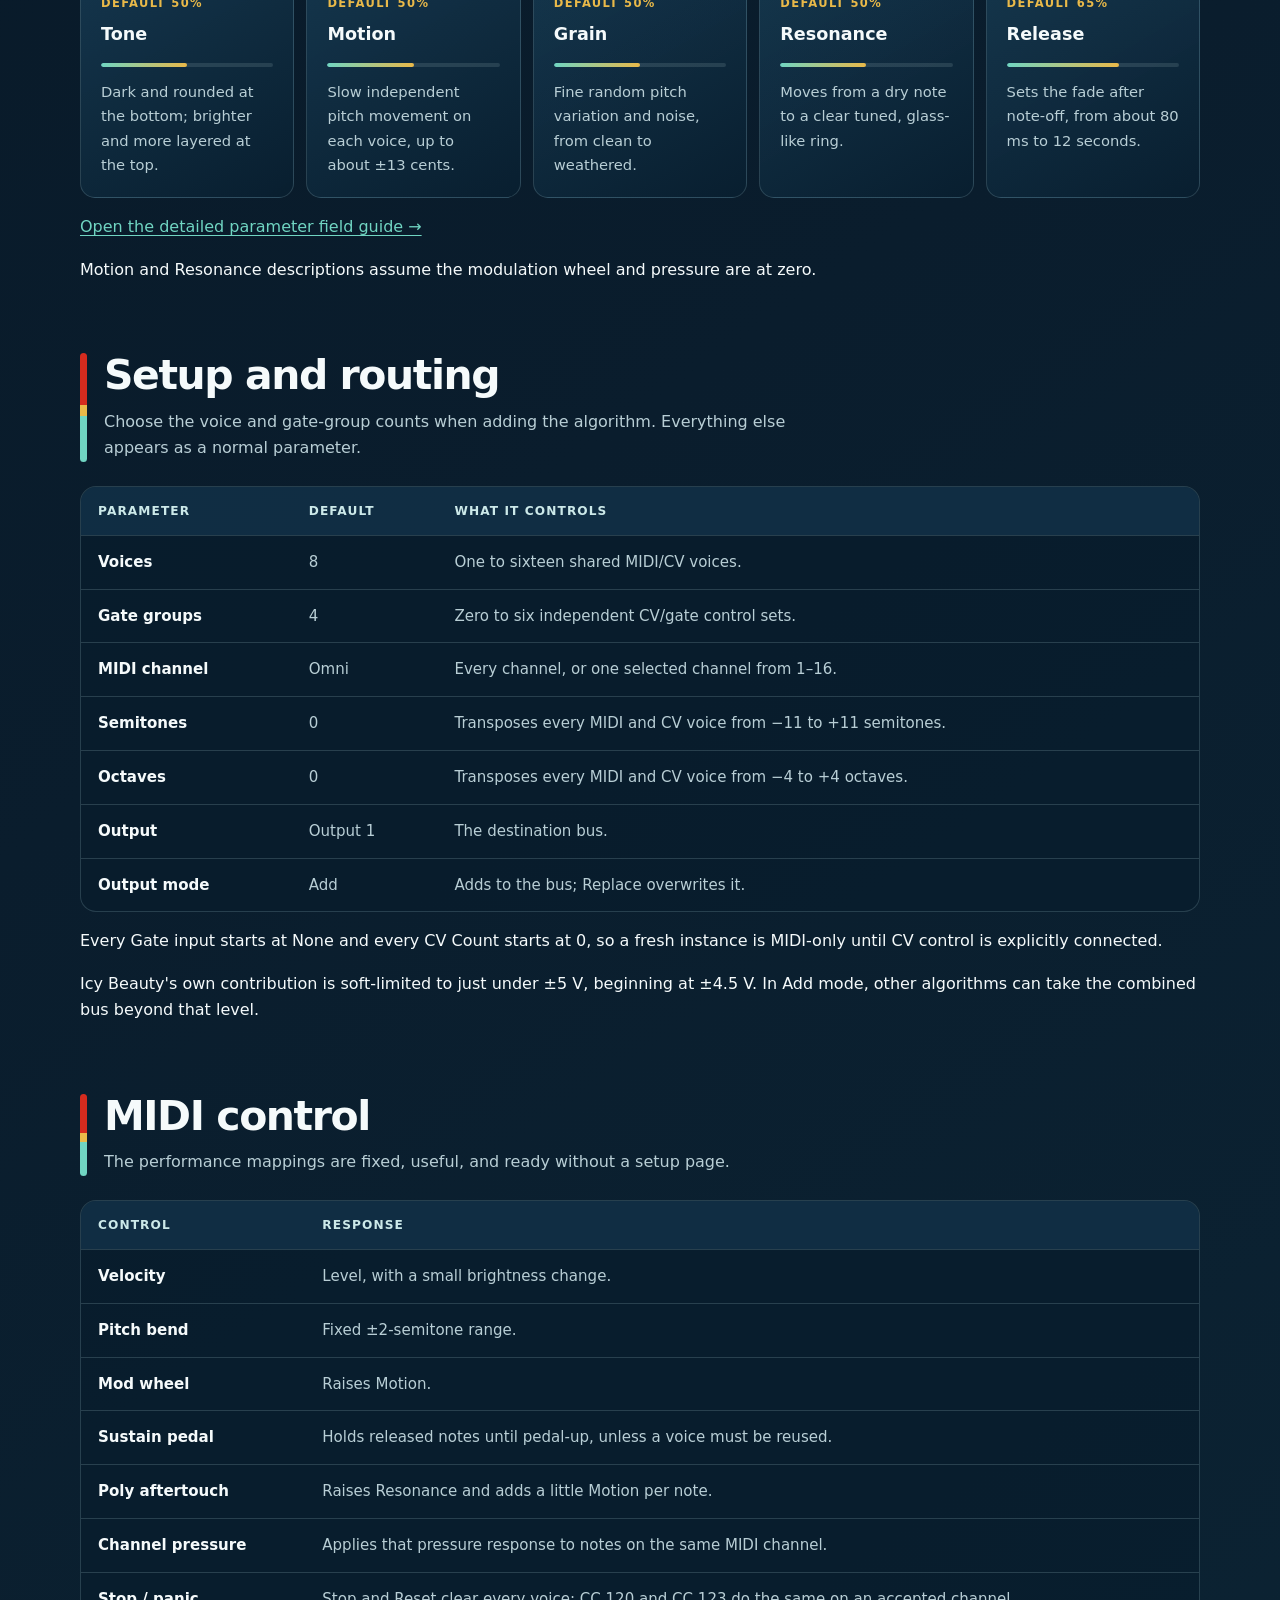
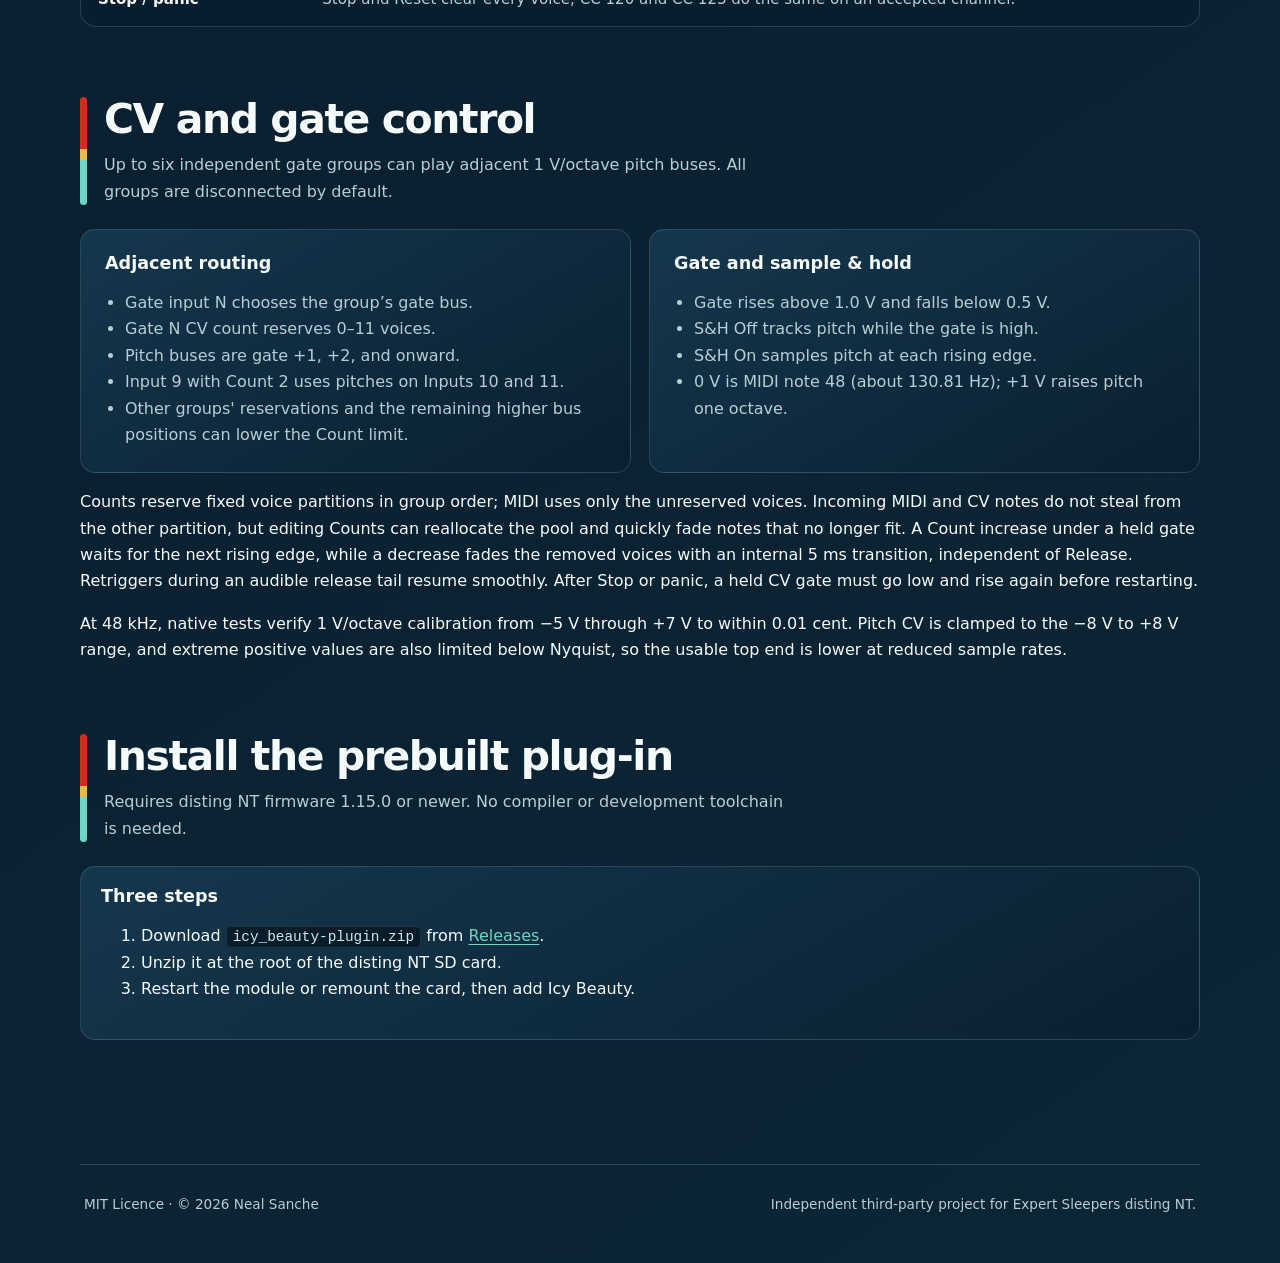
==== commit 0ec21915: "docs: fact-check user guides" ====
--- a/docs/index.html
+++ b/docs/index.html
@@ -70,7 +70,7 @@
         <div class="signal-flow" aria-label="Icy Beauty signal flow">
           <div class="signal-step">
             <b>Three tone layers</b>
-            <span>A rounded main note, a quiet octave, and a high interval.</span>
+            <span>A rounded main note, a quiet near-octave, and a high interval.</span>
           </div>
           <div class="signal-step">
             <b>Tone</b>
@@ -86,7 +86,7 @@
           </div>
           <div class="signal-step">
             <b>Release</b>
-            <span>Shapes the final fade into a ±5 V output.</span>
+            <span>Shapes the final fade, limited to just under ±5 V.</span>
           </div>
         </div>
       </section>
@@ -96,8 +96,8 @@
           <div>
             <h2>Sound parameters</h2>
             <p>
-              These five normal host parameters are the complete sound surface.
-              Each can also be mapped to CV in the disting NT.
+              These are the five main sound-shaping parameters. Each can also
+              be mapped to CV in the disting NT.
             </p>
           </div>
         </div>
@@ -136,6 +136,10 @@
         <p>
           <a href="parameters.html">Open the detailed parameter field guide →</a>
         </p>
+        <p>
+          Motion and Resonance descriptions assume the modulation wheel and
+          pressure are at zero.
+        </p>
       </section>
 
       <section class="section" id="setup">
@@ -199,6 +203,11 @@
         <p>
           Every Gate input starts at None and every CV Count starts at 0, so a
           fresh instance is MIDI-only until CV control is explicitly connected.
+        </p>
+        <p>
+          Icy Beauty's own contribution is soft-limited to just under ±5 V,
+          beginning at ±4.5 V. In Add mode, other algorithms can take the
+          combined bus beyond that level.
         </p>
       </section>
 
@@ -224,10 +233,10 @@
               <tr><td>Velocity</td><td>Level, with a small brightness change.</td></tr>
               <tr><td>Pitch bend</td><td>Fixed ±2-semitone range.</td></tr>
               <tr><td>Mod wheel</td><td>Raises Motion.</td></tr>
-              <tr><td>Sustain pedal</td><td>Holds released notes until pedal-up.</td></tr>
+              <tr><td>Sustain pedal</td><td>Holds released notes until pedal-up, unless a voice must be reused.</td></tr>
               <tr><td>Poly aftertouch</td><td>Raises Resonance and adds a little Motion per note.</td></tr>
-              <tr><td>Channel pressure</td><td>Applies that pressure response across the chord.</td></tr>
-              <tr><td>Stop / panic</td><td>Stop, Reset, CC 120, and CC 123 clear every MIDI and CV voice.</td></tr>
+              <tr><td>Channel pressure</td><td>Applies that pressure response to notes on the same MIDI channel.</td></tr>
+              <tr><td>Stop / panic</td><td>Stop and Reset clear every voice; CC 120 and CC 123 do the same on an accepted channel.</td></tr>
             </tbody>
           </table>
         </div>
@@ -251,6 +260,7 @@
               <li>Gate N CV count reserves 0–11 voices.</li>
               <li>Pitch buses are gate +1, +2, and onward.</li>
               <li>Input 9 with Count 2 uses pitches on Inputs 10 and 11.</li>
+              <li>Other groups' reservations and the remaining higher bus positions can lower the Count limit.</li>
             </ul>
           </article>
           <article class="card">
@@ -259,17 +269,26 @@
               <li>Gate rises above 1.0 V and falls below 0.5 V.</li>
               <li>S&amp;H Off tracks pitch while the gate is high.</li>
               <li>S&amp;H On samples pitch at each rising edge.</li>
-              <li>0 V is C3; every added volt raises pitch one octave.</li>
+              <li>0 V is MIDI note 48 (about 130.81 Hz); +1 V raises pitch one octave.</li>
             </ul>
           </article>
         </div>
         <p>
           Counts reserve fixed voice partitions in group order; MIDI uses only
-          the unreserved voices, so MIDI and CV never steal from one another.
+          the unreserved voices. Incoming MIDI and CV notes do not steal from
+          the other partition, but editing Counts can reallocate the pool and
+          quickly fade notes that no longer fit.
           A Count increase under a held gate waits for the next rising edge,
-          while a decrease releases the removed voices. Retriggers during an
-          audible release tail resume smoothly. After Stop or panic, a held CV
-          gate must go low and rise again before restarting.
+          while a decrease fades the removed voices with an internal 5 ms
+          transition, independent of Release. Retriggers during an audible
+          release tail resume smoothly. After Stop or panic, a held CV gate
+          must go low and rise again before restarting.
+        </p>
+        <p>
+          At 48 kHz, native tests verify 1 V/octave calibration from −5 V
+          through +7 V to within 0.01 cent. Pitch CV is clamped to the −8 V to
+          +8 V range, and extreme positive values are also limited below
+          Nyquist, so the usable top end is lower at reduced sample rates.
         </p>
       </section>
 
@@ -277,15 +296,18 @@
         <div class="section-heading">
           <div>
             <h2>Install the prebuilt plug-in</h2>
-            <p>No compiler or development toolchain is needed.</p>
+            <p>
+              Requires disting NT firmware 1.15.0 or newer. No compiler or
+              development toolchain is needed.
+            </p>
           </div>
         </div>
         <article class="card">
           <h3>Three steps</h3>
           <ol>
-            <li>Download <code>icy_beauty-plugin.zip</code> from Releases.</li>
+            <li>Download <code>icy_beauty-plugin.zip</code> from <a href="https://github.com/thorinside/icy_beauty/releases">Releases</a>.</li>
             <li>Unzip it at the root of the disting NT SD card.</li>
-            <li>Rescan plug-ins and add Icy Beauty.</li>
+            <li>Restart the module or remount the card, then add Icy Beauty.</li>
           </ol>
         </article>
       </section>
